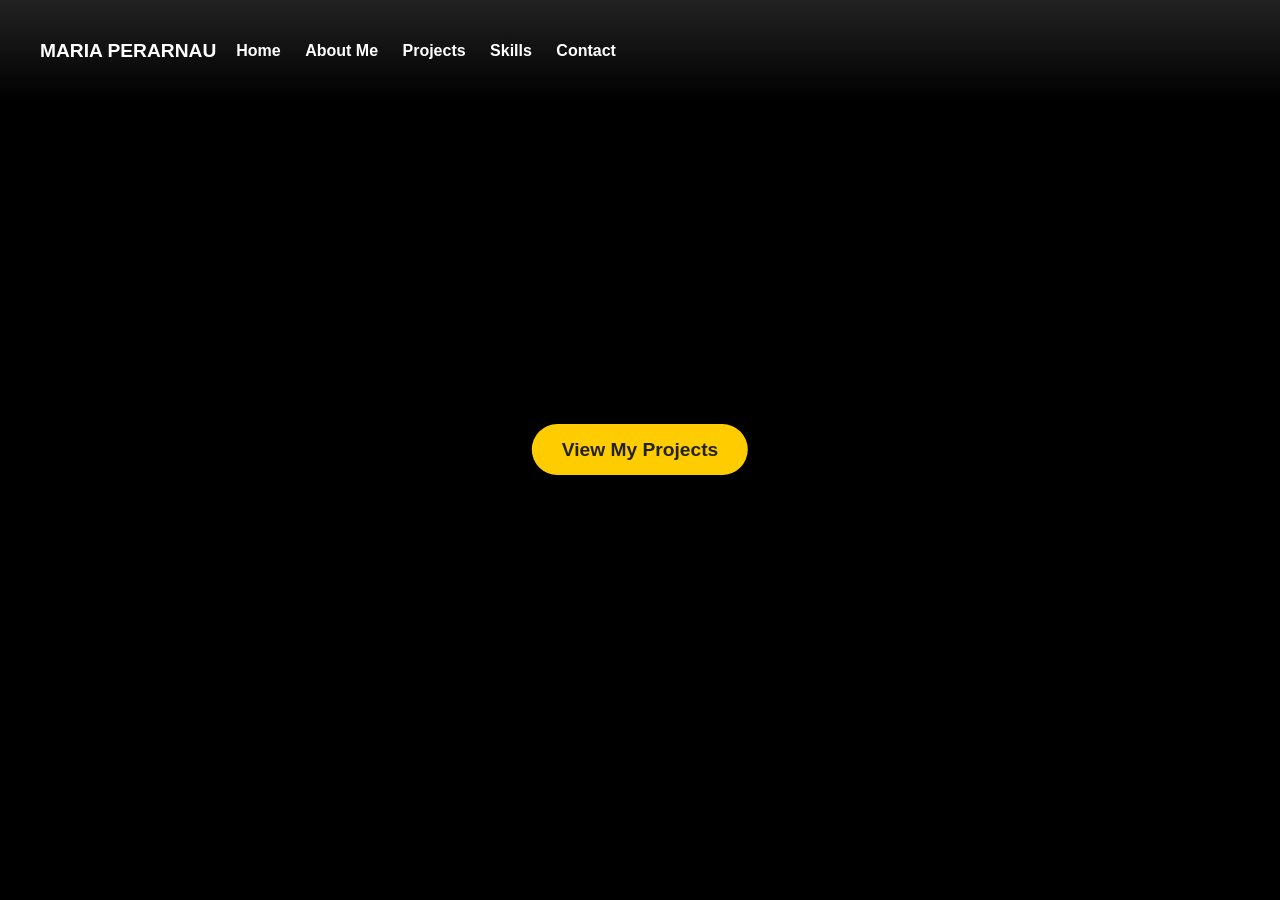
==== index.html @ 2e9c5879 "a" ====
<!DOCTYPE html>
<html lang="es">
<head>
  <meta charset="UTF-8" />
  <meta name="viewport" content="width=device-width, initial-scale=1" />
  <title>Maria Perarnau | Portfolio</title>
  <style>
    * {
      box-sizing: border-box;
      margin: 0;
      padding: 0;
      scroll-behavior: smooth;
    }

    body {
      font-family: Arial, sans-serif;
      background-color: #f5f5f5;
      color: #333;
      padding-bottom: 80px;
    }

    #header, #footer {
      position: relative;
      z-index: 3;
    }

    header {
      background: linear-gradient(to bottom, #222, rgba(34, 34, 34, 0));
      padding: 20px;
      display: flex;
      justify-content: space-between;
      align-items: center;
      position: relative;
      z-index: 5;
    }

    .name {
      color: white;
      font-weight: bold;
      font-size: 1.2rem;
    }

    nav a {
      color: white;
      text-decoration: none;
      margin-left: 20px;
      font-weight: bold;
    }

    nav a:hover {
      color: #ffcc00;
    }

    .video-container {
      position: fixed;
      top: 0;
      left: 0;
      width: 100vw;
      height: 100vh;
      overflow: hidden;
      z-index: 0;
      pointer-events: none;
    }

    .video-container video {
      position: absolute;
      top: 0;
      left: 0;
      width: 100%;
      height: 100%;
      object-fit: cover;
      filter: brightness(0.7);
      transition: opacity 1s ease-in-out;
      opacity: 0;
      background-color: black;
      pointer-events: none;
      z-index: 0;
    }

    .video-container video.active {
      opacity: 1;
      z-index: 2;
    }

    .video-overlay {
      position: fixed;
      top: 0;
      left: 0;
      width: 100vw;
      height: 100vh;
      background-color: rgba(0, 0, 0, 0.4);
      pointer-events: none;
      z-index: 1;
    }

    .center-button-container {
      position: fixed;
      top: 50%;
      left: 50%;
      transform: translate(-50%, -50%);
      z-index: 4;
      text-align: center;
      pointer-events: auto;
    }

    .center-button {
      background-color: #ffcc00;
      color: #222;
      font-weight: bold;
      font-size: 1.2rem;
      padding: 15px 30px;
      border: none;
      border-radius: 30px;
      text-decoration: none;
      transition: background-color 0.3s, transform 0.3s;
      box-shadow: 0 4px 10px rgba(0, 0, 0, 0.2);
    }

    .center-button:hover {
      background-color: #e6b800;
      transform: scale(1.05);
    }

    footer {
      background: linear-gradient(to top, #222, rgba(34, 34, 34, 0));
      color: white;
      padding: 20px;
      text-align: center;
      position: fixed;
      bottom: 0;
      left: 0;
      width: 100%;
      z-index: 3;
      box-sizing: border-box;
    }

    .footer-content {
      max-width: 1000px;
      margin: 0 auto;
    }

    .footer-content h3 {
      font-size: 1.5rem;
      margin-bottom: 20px;
      display: inline-block;
      padding-bottom: 5px;
    }

    .contact-info p {
      margin: 10px 0;
      display: flex;
      justify-content: center;
      align-items: center;
      gap: 10px;
    }

    .contact-icon {
      width: 20px;
      height: 20px;
    }

    .contact-info a {
      color: #ffcc00;
      text-decoration: none;
    }

    .contact-info a:hover {
      text-decoration: underline;
    }

    .social-links {
      margin: 20px 0;
    }

    .social-links a {
      margin: 0 10px;
      display: inline-block;
    }

    .social-icon-img {
      width: 30px;
      height: 30px;
      transition: transform 0.3s;
    }

    .social-icon-img:hover {
      transform: scale(1.2);
    }

    footer .copyright {
      font-size: 0.9rem;
      margin-top: 20px;
      color: #bbb;
    }
  </style>
</head>
<body>

  <div id="header"></div>

  <!-- Fondo de video con overlay -->
  <div class="video-container">
    <video id="videoA" autoplay muted playsinline></video>
    <video id="videoB" autoplay muted playsinline></video>
    <div class="video-overlay"></div>
  </div>

  <!-- Solo el botón centrado -->
  <div class="center-button-container">
    <a href="projects.html" class="center-button">View My Projects</a>
  </div>

  </div>
    <p class="copyright">© 2025 Maria Perarnau</p>
  </div>
  
  <!-- Scripts -->
  <script>
    // Cargar header
    fetch('header.html')
      .then(response => response.text())
      .then(data => {
        document.getElementById('header').innerHTML = data;
      });

    // Cargar footer
    fetch('footer.html')
      .then(response => response.text())
      .then(data => {
        document.getElementById('footer').innerHTML = data;
      });

    // Crossfade entre videos
    const videos = ['video1.mp4', 'video2.mp4', 'video3.mp4', 'video4.mp4'];
    let currentIndex = 0;

    const videoA = document.getElementById('videoA');
    const videoB = document.getElementById('videoB');
    let currentVideo = videoA;
    let nextVideo = videoB;

    function crossfadeVideos() {
      const nextIndex = (currentIndex + 1) % videos.length;

      nextVideo.src = videos[nextIndex];
      nextVideo.load();
      nextVideo.currentTime = 0;
      nextVideo.play();

      nextVideo.classList.add('active');
      currentVideo.classList.remove('active');

      [currentVideo, nextVideo] = [nextVideo, currentVideo];
      currentIndex = nextIndex;

      scheduleCrossfade();
    }

    function scheduleCrossfade() {
      const duration = currentVideo.duration;
      if (!isNaN(duration)) {
        const startFade = duration - 2;
        currentVideo.removeEventListener('timeupdate', handleFadeStart);
        currentVideo.addEventListener('timeupdate', handleFadeStart);

        function handleFadeStart() {
          if (currentVideo.currentTime >= startFade) {
            currentVideo.removeEventListener('timeupdate', handleFadeStart);
            crossfadeVideos();
          }
        }
      } else {
        setTimeout(scheduleCrossfade, 200);
      }
    }

    function startPlaylist() {
      currentVideo.src = videos[currentIndex];
      currentVideo.classList.add('active');
      currentVideo.play();

      currentVideo.onloadedmetadata = () => {
        scheduleCrossfade();
      };
    }

    startPlaylist();
  </script>
</body>
</html>
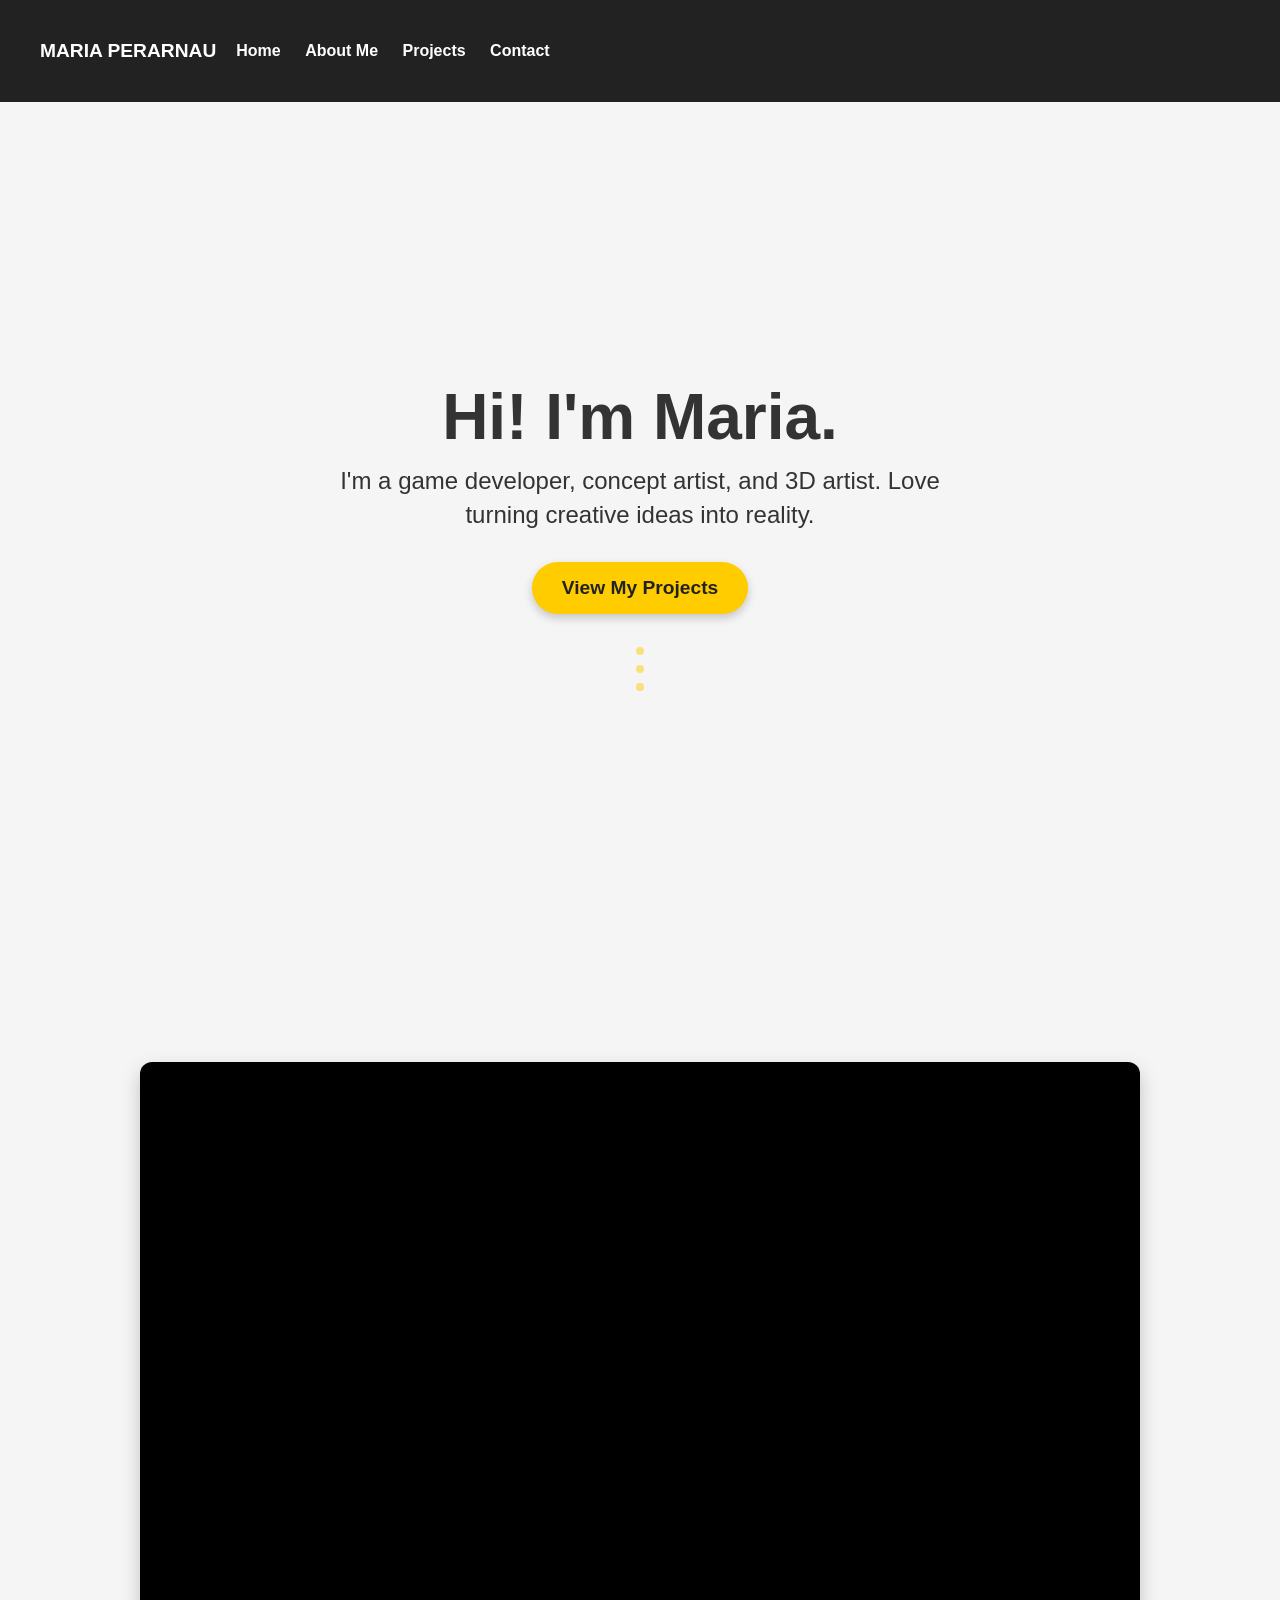
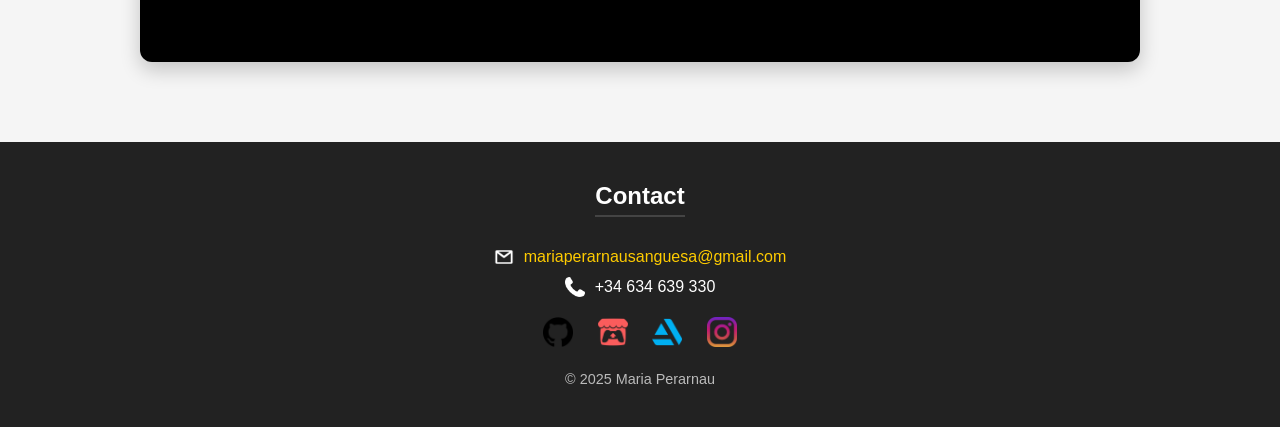
==== commit 65a91398: "Github.io page" ====
--- a/index.html
+++ b/index.html
@@ -16,22 +16,27 @@
       font-family: Arial, sans-serif;
       background-color: #f5f5f5;
       color: #333;
-      padding-bottom: 80px;
+      display: flex;
+      flex-direction: column;
+      align-items: center;
+      min-height: 100vh;
+      position: relative; /* para contener fondo animado si es necesario */
+      overflow-x: hidden;
     }
 
     #header, #footer {
       position: relative;
       z-index: 3;
+      width: 100%;
     }
 
     header {
-      background: linear-gradient(to bottom, #222, rgba(34, 34, 34, 0));
+      background-color: #222;
+      color: white;
       padding: 20px;
       display: flex;
       justify-content: space-between;
       align-items: center;
-      position: relative;
-      z-index: 5;
     }
 
     .name {
@@ -51,18 +56,121 @@
       color: #ffcc00;
     }
 
-    .video-container {
-      position: fixed;
-      top: 0;
-      left: 0;
-      width: 100vw;
-      height: 100vh;
+    /* Sección intro que ocupa toda la pantalla y centra contenido */
+    .intro-section {
+      min-height: 100vh; /* toda la altura de la ventana */
+      display: flex;
+      flex-direction: column;
+      justify-content: center; /* centra verticalmente */
+      align-items: center;     /* centra horizontalmente */
+      text-align: center;
+      padding: 0 20px;
+      background-color: #f5f5f5;
+      position: relative;
+      z-index: 2;
+    }
+
+    .center-intro h1 {
+      font-size: 4rem;
+      margin-bottom: 10px;
+      font-weight: bold;
+    }
+
+    .center-intro p {
+      font-size: 1.5rem;
+      max-width: 600px;
+      margin: 0 auto 30px auto;
+      line-height: 1.4;
+    }
+
+    .center-button {
+      background-color: #ffcc00;
+      color: #222;
+      font-weight: bold;
+      font-size: 1.2rem;
+      padding: 15px 30px;
+      border: none;
+      border-radius: 30px;
+      text-decoration: none;
+      transition: background-color 0.3s, transform 0.3s, box-shadow 0.3s;
+      box-shadow: 0 4px 10px rgba(0, 0, 0, 0.2);
+      display: inline-block;
+      cursor: pointer;
+      z-index: 2;
+      position: relative;
+    }
+
+    .center-button:hover {
+      background-color: #e6b800;
+      transform: scale(1.05);
+      box-shadow: 0 6px 20px rgba(0, 0, 0, 0.3);
+    }
+
+    /* Indicador de scroll */
+    .scroll-indicator {
+      margin: 30px auto;
+      display: flex;
+      flex-direction: column;
+      align-items: center;
+      gap: 10px;
+      user-select: none;
+      height: 50px;
+      justify-content: center;
+      position: relative;
+      z-index: 2;
+    }
+
+    .dot {
+      width: 8px;
+      height: 8px;
+      background-color: #ffcc00;
+      border-radius: 50%;
+      animation: fadeScale 1.8s infinite ease-in-out;
+      opacity: 0.5;
+      transform-origin: center;
+    }
+
+    .dot:nth-child(1) {
+      animation-delay: 0s;
+    }
+    .dot:nth-child(2) {
+      animation-delay: 0.3s;
+    }
+    .dot:nth-child(3) {
+      animation-delay: 0.6s;
+    }
+
+    @keyframes fadeScale {
+      0%, 80%, 100% {
+        opacity: 0.5;
+        transform: scale(1);
+      }
+      40% {
+        opacity: 1;
+        transform: scale(1.5);
+      }
+    }
+
+    /* Sección de videos, visible al hacer scroll */
+    .video-section {
+      margin: 60px auto 80px auto;
+      max-width: 1000px;
+      width: 90%;
+      position: relative;
+      z-index: 2;
+    }
+
+    .video-sequence-container {
+      position: relative;
+      width: 100%;
+      height: 600px; /* Ajusta el alto según tu preferencia */
       overflow: hidden;
-      z-index: 0;
-      pointer-events: none;
-    }
-
-    .video-container video {
+      border-radius: 12px;
+      box-shadow: 0 8px 20px rgba(0,0,0,0.2);
+      background-color: black;
+    }
+
+    .video-sequence-container video {
       position: absolute;
       top: 0;
       left: 0;
@@ -72,66 +180,22 @@
       filter: brightness(0.7);
       transition: opacity 1s ease-in-out;
       opacity: 0;
-      background-color: black;
-      pointer-events: none;
       z-index: 0;
     }
 
-    .video-container video.active {
+    .video-sequence-container video.active {
       opacity: 1;
-      z-index: 2;
-    }
-
-    .video-overlay {
-      position: fixed;
-      top: 0;
-      left: 0;
-      width: 100vw;
-      height: 100vh;
-      background-color: rgba(0, 0, 0, 0.4);
-      pointer-events: none;
       z-index: 1;
     }
 
-    .center-button-container {
-      position: fixed;
-      top: 50%;
-      left: 50%;
-      transform: translate(-50%, -50%);
-      z-index: 4;
+    footer {
+      background-color: #222;
+      color: white;
+      padding: 40px 20px;
       text-align: center;
-      pointer-events: auto;
-    }
-
-    .center-button {
-      background-color: #ffcc00;
-      color: #222;
-      font-weight: bold;
-      font-size: 1.2rem;
-      padding: 15px 30px;
-      border: none;
-      border-radius: 30px;
-      text-decoration: none;
-      transition: background-color 0.3s, transform 0.3s;
-      box-shadow: 0 4px 10px rgba(0, 0, 0, 0.2);
-    }
-
-    .center-button:hover {
-      background-color: #e6b800;
-      transform: scale(1.05);
-    }
-
-    footer {
-      background: linear-gradient(to top, #222, rgba(34, 34, 34, 0));
-      color: white;
-      padding: 20px;
-      text-align: center;
-      position: fixed;
-      bottom: 0;
-      left: 0;
+      z-index: 30;
+      position: relative;
       width: 100%;
-      z-index: 3;
-      box-sizing: border-box;
     }
 
     .footer-content {
@@ -142,6 +206,7 @@
     .footer-content h3 {
       font-size: 1.5rem;
       margin-bottom: 20px;
+      border-bottom: 2px solid #444;
       display: inline-block;
       padding-bottom: 5px;
     }
@@ -192,28 +257,91 @@
       margin-top: 20px;
       color: #bbb;
     }
+
+    /* Fondo animado de burbujas */
+    .background-bubbles {
+      position: fixed;
+      top: 0;
+      left: 0;
+      width: 100vw;
+      height: 100vh;
+      pointer-events: none; /* No interfieren con clicks */
+      overflow: hidden;
+      z-index: 0; /* Detrás de todo */
+      background: transparent;
+    }
+
+    .bubble {
+      position: absolute;
+      bottom: -40px; /* Empiezan justo fuera de la pantalla */
+      background-color: rgba(255, 204, 0, 0.3); /* amarillo suave */
+      border-radius: 50%;
+      width: var(--size);
+      height: var(--size);
+      left: var(--left);
+      animation: riseBubble 10s linear infinite;
+      animation-delay: var(--delay);
+      filter: drop-shadow(0 0 3px rgba(255,204,0,0.5));
+      z-index: 0;
+    }
+
+    @keyframes riseBubble {
+      0% {
+        transform: translateY(0) scale(1);
+        opacity: 0.4;
+      }
+      50% {
+        opacity: 0.7;
+      }
+      100% {
+        transform: translateY(-110vh) scale(1.3);
+        opacity: 0;
+      }
+    }
   </style>
 </head>
+
 <body>
-
   <div id="header"></div>
 
-  <!-- Fondo de video con overlay -->
-  <div class="video-container">
-    <video id="videoA" autoplay muted playsinline></video>
-    <video id="videoB" autoplay muted playsinline></video>
-    <div class="video-overlay"></div>
+  <!-- Fondo animado -->
+  <div class="background-bubbles">
+    <span class="bubble" style="--size: 20px; --left: 10%; --delay: 0s;"></span>
+    <span class="bubble" style="--size: 15px; --left: 25%; --delay: 2s;"></span>
+    <span class="bubble" style="--size: 25px; --left: 40%; --delay: 4s;"></span>
+    <span class="bubble" style="--size: 18px; --left: 60%; --delay: 1s;"></span>
+    <span class="bubble" style="--size: 22px; --left: 75%; --delay: 3s;"></span>
+    <span class="bubble" style="--size: 12px; --left: 85%; --delay: 5s;"></span>
   </div>
 
-  <!-- Solo el botón centrado -->
-  <div class="center-button-container">
+  <!-- Sección intro con botón centrado -->
+  <section class="intro-section">
+    <div class="center-intro">
+      <h1>Hi! I'm Maria.</h1>
+      <p>
+        I'm a game developer, concept artist, and 3D artist. Love turning creative ideas into reality.
+      </p>
+    </div>
     <a href="projects.html" class="center-button">View My Projects</a>
-  </div>
-
-  </div>
-    <p class="copyright">© 2025 Maria Perarnau</p>
-  </div>
-  
+
+    <!-- Indicador de scroll -->
+    <div class="scroll-indicator">
+      <span class="dot"></span>
+      <span class="dot"></span>
+      <span class="dot"></span>
+    </div>
+  </section>
+
+  <!-- Sección de videos, solo visible al hacer scroll -->
+  <section class="video-section">
+    <div class="video-sequence-container">
+      <video id="videoA" autoplay muted playsinline></video>
+      <video id="videoB" autoplay muted playsinline></video>
+    </div>
+  </section>
+
+  <div id="footer"></div>
+
   <!-- Scripts -->
   <script>
     // Cargar header
@@ -231,7 +359,14 @@
       });
 
     // Crossfade entre videos
-    const videos = ['video1.mp4', 'video2.mp4', 'video3.mp4', 'video4.mp4'];
+    const videos = [
+      'Assets/Videos/video1.mp4',
+      'Assets/Videos/video2.mp4',
+      'Assets/Videos/video3.mp4',
+      'Assets/Videos/video4.mp4',
+      'Assets/Videos/video5.mp4',
+      'Assets/Videos/video6.mp4'
+    ];
     let currentIndex = 0;
 
     const videoA = document.getElementById('videoA');
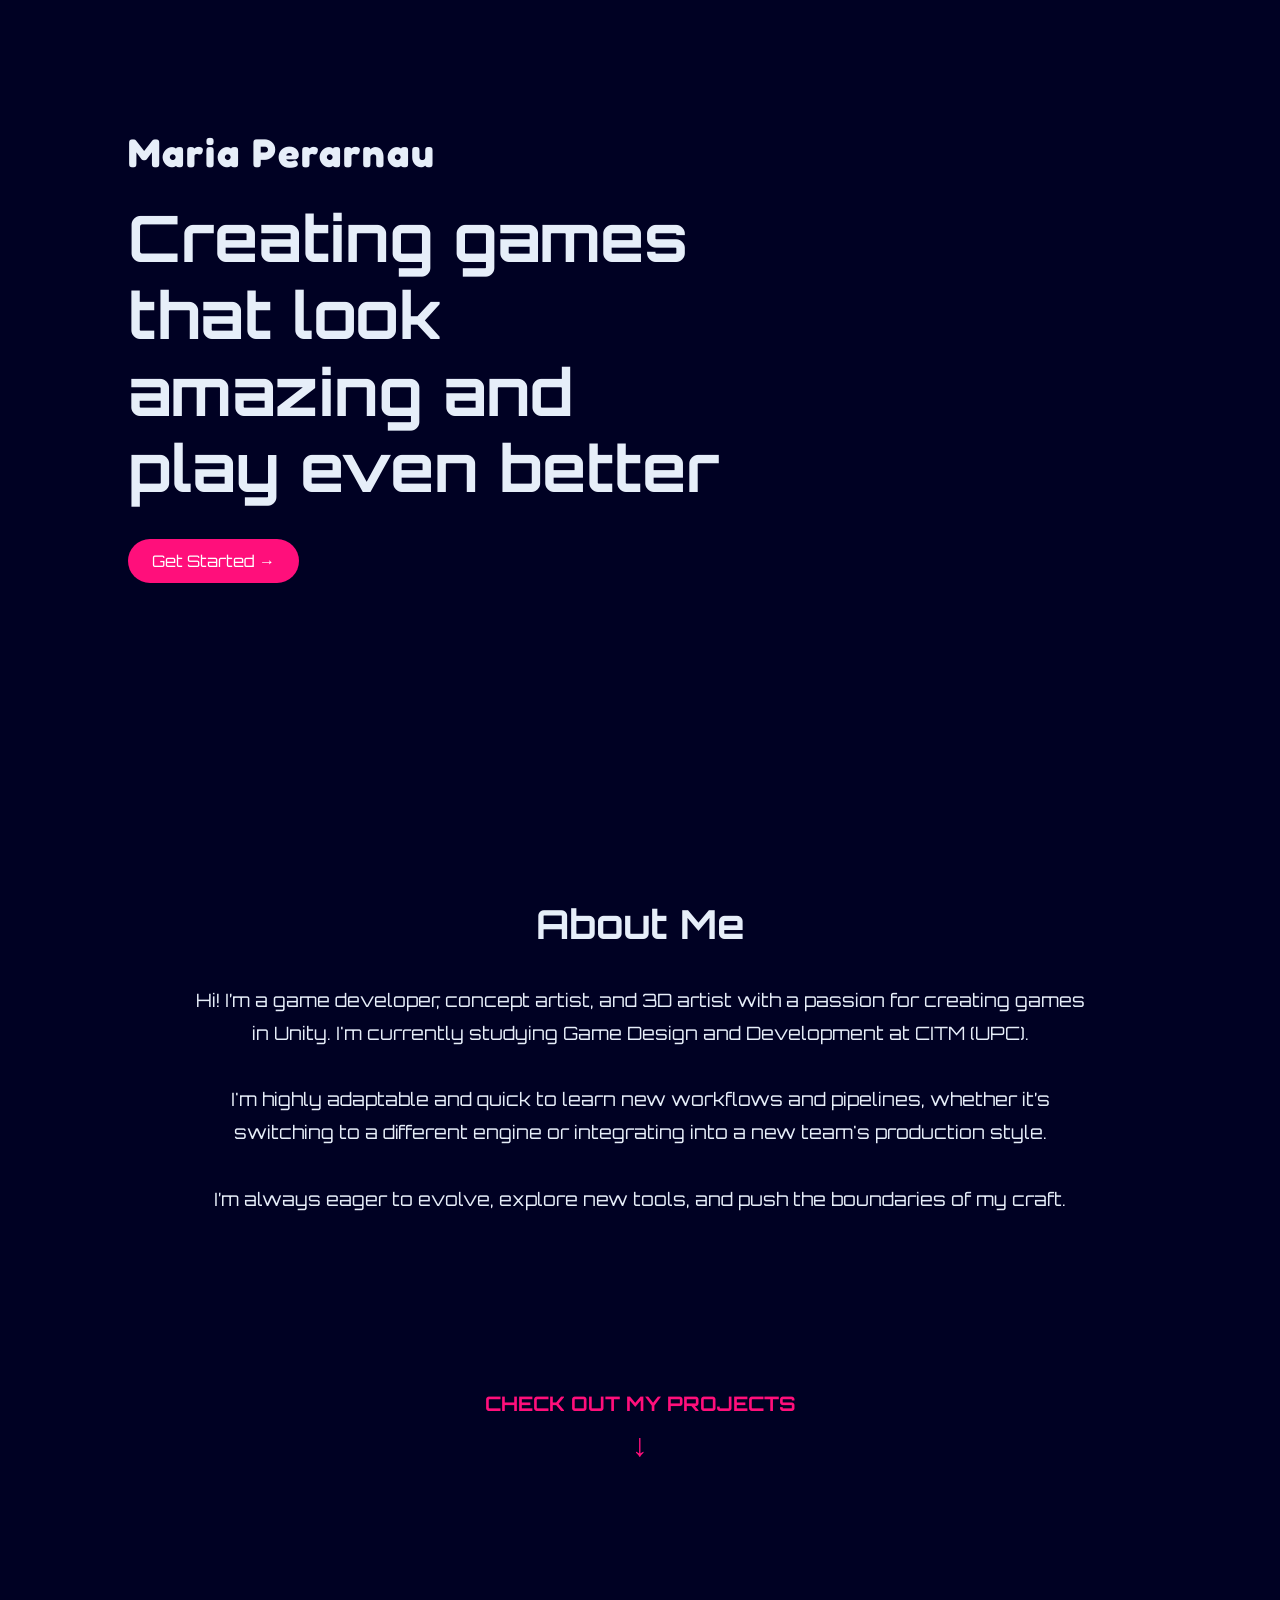
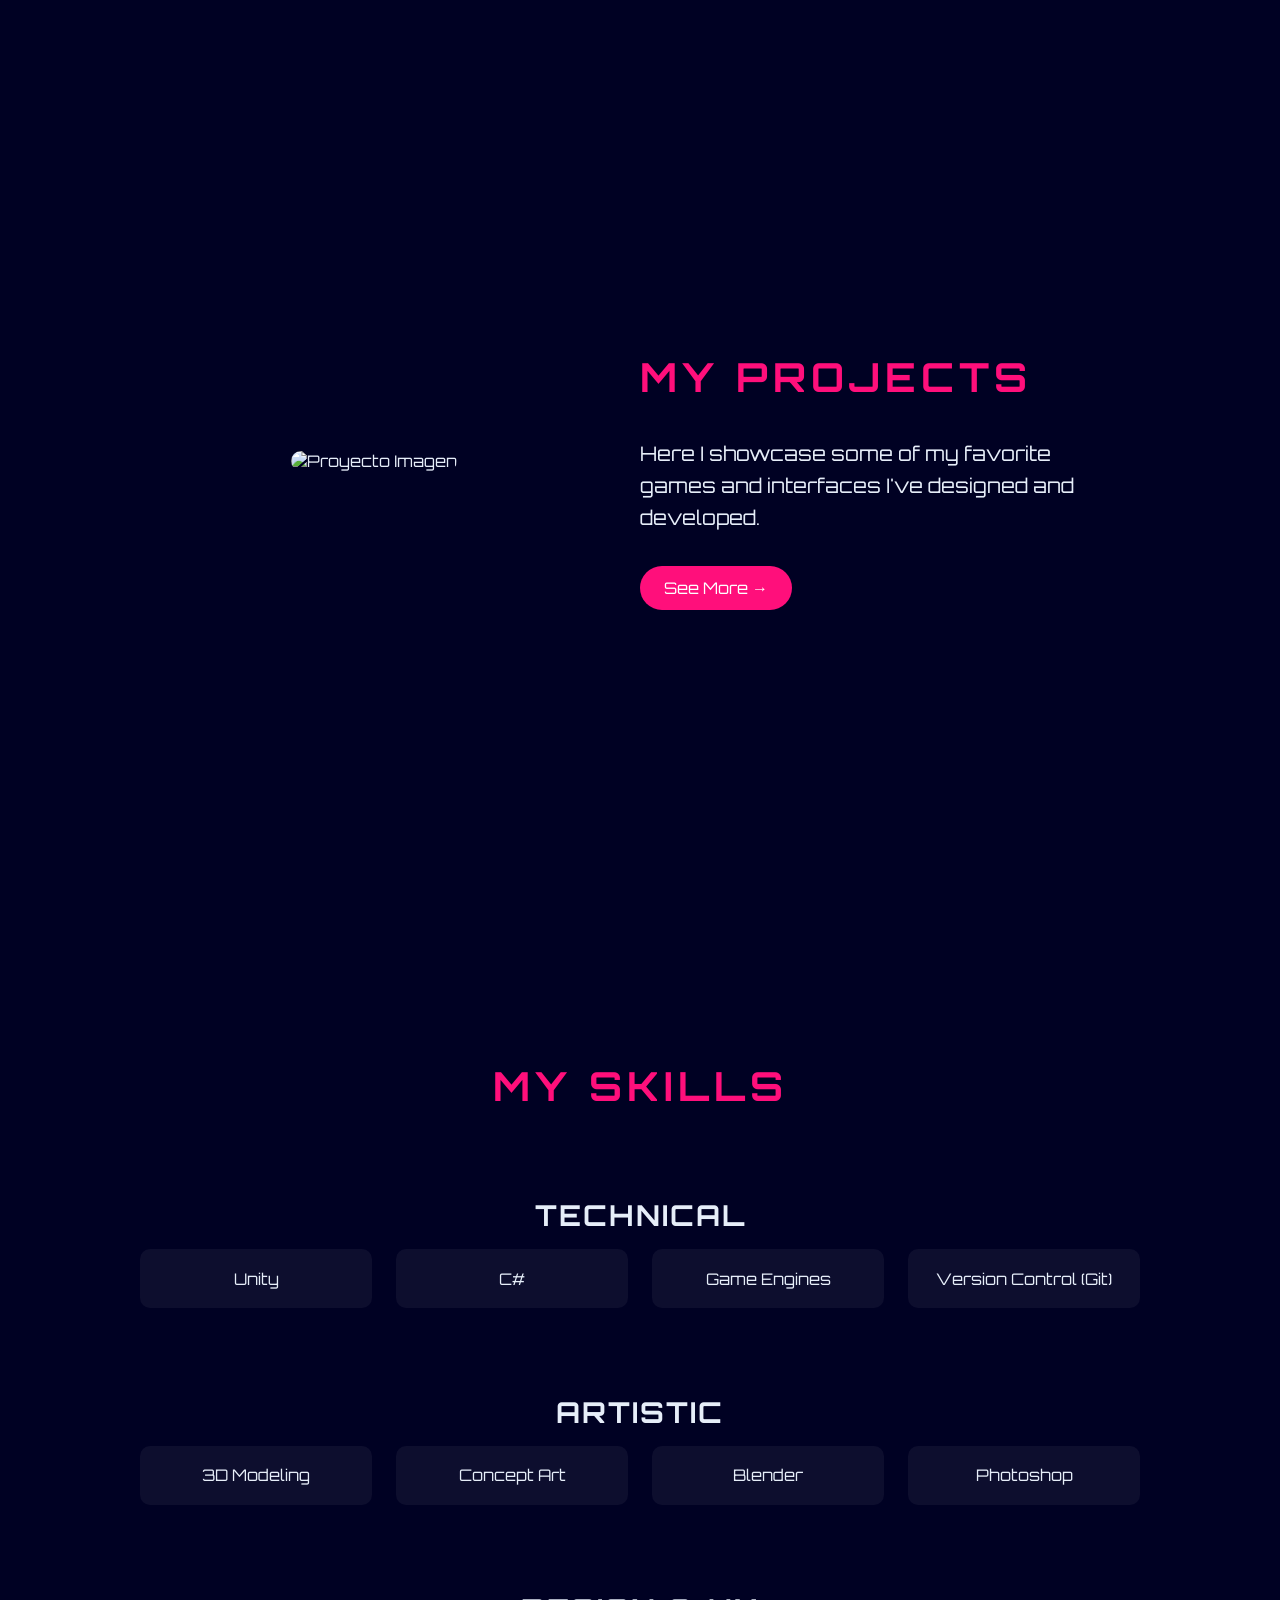
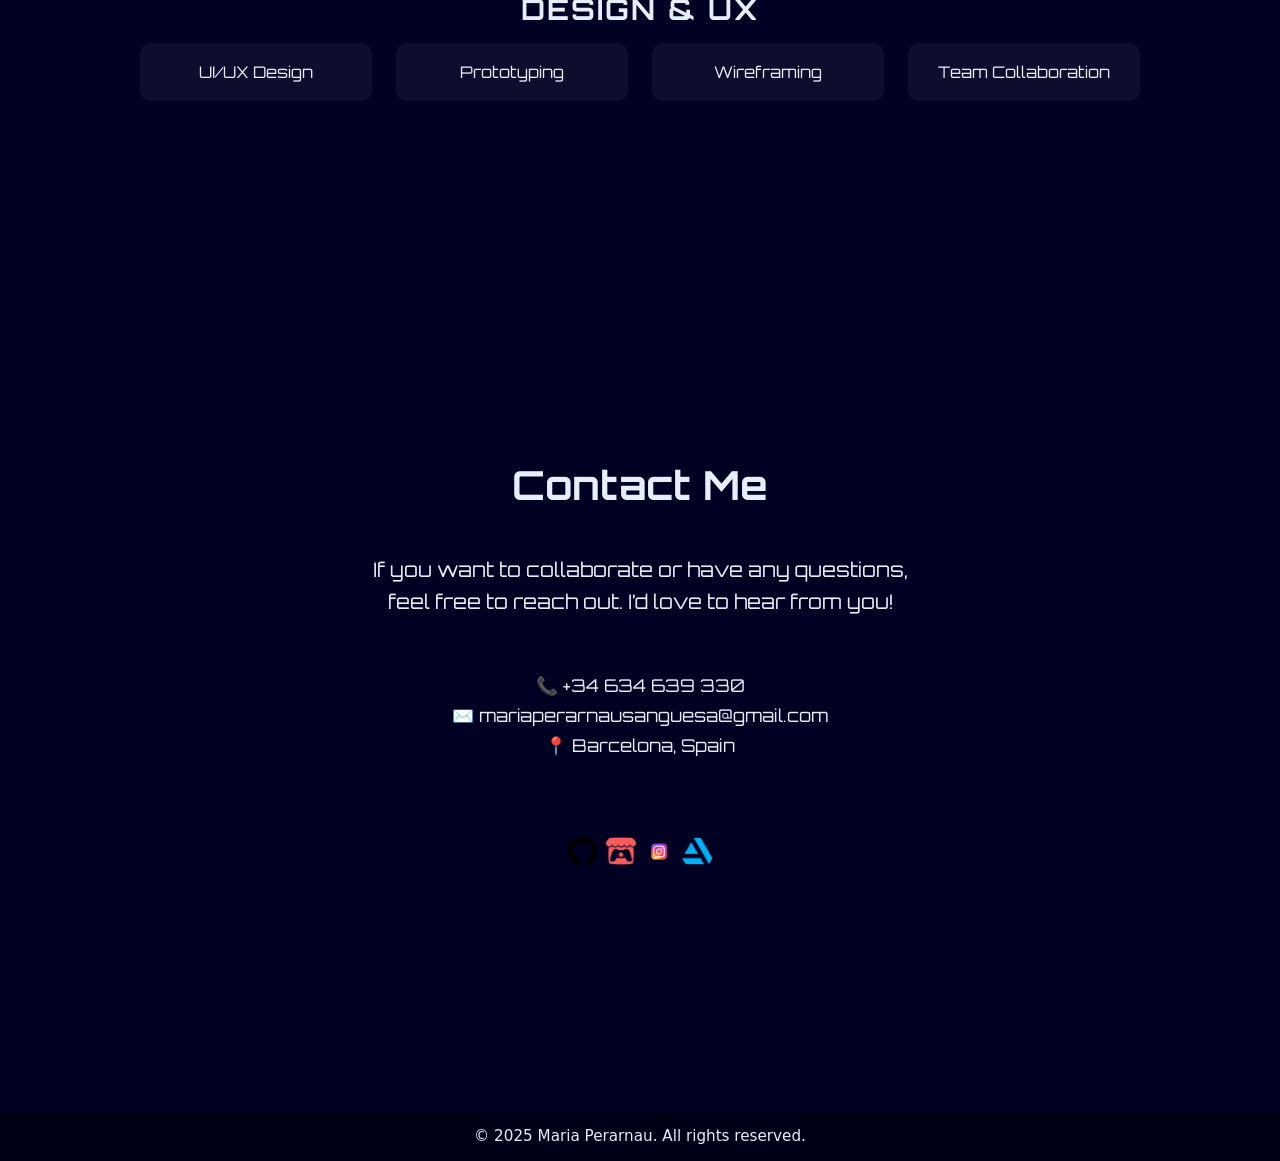
==== commit 91712177: "new github.io first commit" ====
--- a/index.html
+++ b/index.html
@@ -1,425 +1,235 @@
-<!DOCTYPE html>
+<!doctype html>
 <html lang="es">
 <head>
-  <meta charset="UTF-8" />
-  <meta name="viewport" content="width=device-width, initial-scale=1" />
+  <meta charset="utf-8" />
+  <meta name="viewport" content="width=device-width,initial-scale=1" />
   <title>Maria Perarnau | Portfolio</title>
+
+  <!-- Google Fonts -->
+  <link href="https://fonts.googleapis.com/css2?family=Fredoka+One&family=Orbitron:wght@400;700&display=swap" rel="stylesheet">
+
   <style>
-    * {
-      box-sizing: border-box;
+    *, *::before, *::after { box-sizing: border-box; }
+
+    :root {
+      --fondo: #000123;
+      --texto: #e6eef9;
+      --footer-bg: rgba(0,0,0,0.35);
+      --btn-bg: #ff0f7b;
+      --btn-text: #ffffff;
+      --highlight: #ff0f7b;
+    }
+
+    html { scroll-behavior: smooth; }
+
+    body {
+      height: 100%;
       margin: 0;
-      padding: 0;
-      scroll-behavior: smooth;
-    }
-
-    body {
-      font-family: Arial, sans-serif;
-      background-color: #f5f5f5;
-      color: #333;
+      font-family: 'Orbitron', sans-serif;
+      background: var(--fondo);
+      color: var(--texto);
+      -webkit-font-smoothing: antialiased;
+      -moz-osx-font-smoothing: grayscale;
+      overflow-x: hidden;
+    }
+
+    .wrap { min-height: 100%; display: flex; flex-direction: column; }
+
+    /* HERO */
+    main {
+      flex: 1 0 auto;
       display: flex;
-      flex-direction: column;
-      align-items: center;
-      min-height: 100vh;
-      position: relative; /* para contener fondo animado si es necesario */
-      overflow-x: hidden;
-    }
-
-    #header, #footer {
+      align-items: flex-start;
+      justify-content: flex-start;
+      text-align: left;
+      padding: 10% 10%;
+      background-image: url('fondo.jpg');
+      background-size: cover;
+      background-position: center;
+      background-repeat: no-repeat;
+    }
+
+    .hero-text { max-width: 600px; }
+    .hero-text h1 { font-family: 'Fredoka One', cursive; font-size: 2.5rem; margin: 0 0 1.5rem 0; letter-spacing: 2px; }
+    .hero-text h2 { font-family: 'Orbitron', sans-serif; font-size: 4rem; margin: 0 0 2rem 0; line-height: 1.2; word-wrap: break-word; }
+    .hero-text .btn { display: inline-flex; align-items: center; gap: 0.5rem; padding: 0.75rem 1.5rem; font-size: 1rem; font-family: 'Orbitron', sans-serif; background-color: var(--btn-bg); color: var(--btn-text); border: none; border-radius: 50px; cursor: pointer; text-decoration: none; transition: background 0.3s; }
+    .hero-text .btn:hover { background-color: #e00d6c; }
+
+    /* ABOUT */
+    .about { display: flex; flex-direction: column; justify-content: center; align-items: center; text-align: center; height: 100vh; padding: 2rem 10%; max-width: 3000px; margin: 0 auto; }
+    .about h3 { font-family: 'Orbitron', cursive; font-size: 2.5rem; margin-bottom: 1rem; }
+    .about p { font-family: 'Orbitron', sans-serif; font-size: 1.15rem; line-height: 1.8; color: var(--texto); margin-bottom: 1rem; max-width: 900px; }
+    .about .projects { font-family: 'Orbitron', sans-serif; font-size: 1.25rem; color: var(--highlight); text-decoration: none; font-weight: bold; display: flex; flex-direction: column; align-items: center; margin-top: 10rem; }
+    .about .projects::after { content: '↓'; margin-top: 0.5rem; font-size: 2rem; }
+
+    /* PROJECTS */
+    .projects-section { display: flex; justify-content: center; align-items: center; height: 100vh; width: 100%; padding: 2rem; margin-top: 0; }
+    .projects-container { display: flex; width: 100%; max-width: 1000px; }
+    .projects-left, .projects-right { flex: 1; display: flex; justify-content: center; align-items: center; }
+    .projects-left img { max-width: 90%; max-height: 90%; object-fit: cover; border-radius: 10px; }
+    .projects-right { display: flex; flex-direction: column; justify-content: center; text-align: left; padding: 2rem; max-width: 600px; align-items: flex-start; }
+    .projects-right h3 { font-family: 'Orbitron', cursive; font-size: 2.5rem; margin-bottom: 1rem; letter-spacing: 5px; color: var(--highlight); }
+    .projects-right p { font-family: 'Orbitron', sans-serif; font-size: 1.25rem; line-height: 1.6; margin-bottom: 0; }
+    .projects-right .btn { display: inline-flex; align-items: center; gap: 0.5rem; padding: 0.75rem 1.5rem; font-size: 1rem; font-family: 'Orbitron', sans-serif; background-color: var(--btn-bg); color: var(--btn-text); border: none; border-radius: 50px; cursor: pointer; text-decoration: none; transition: background 0.3s; margin-top: 2rem; }
+    .projects-right .btn:hover { background-color: #e00d6c; }
+
+    /* SKILLS */
+    .skills-section { display: flex; flex-direction: column; align-items: center; justify-content: center; text-align: center; min-height: 100vh; padding: 4rem 10%; }
+    .skills-section h3 { font-family: 'Orbitron', cursive; font-size: 2.5rem; margin-bottom: 3rem; color: var(--highlight); letter-spacing: 5px; }
+    .skills-categories { display: flex; flex-direction: column; gap: 3rem; max-width: 1000px; width: 100%; }
+    .skills-group h4 { font-size: 1.8rem; color: var(--texto); margin-bottom: 1rem; text-transform: uppercase; letter-spacing: 2px; }
+    .skills-grid { display: grid; grid-template-columns: repeat(auto-fit, minmax(150px, 1fr)); gap: 1.5rem; }
+    .skill-box { background: rgba(255,255,255,0.05); padding: 1.2rem; border-radius: 10px; font-size: 1rem; font-family: 'Orbitron', sans-serif; text-align: center; }
+
+    /* CONTACT */
+    .contact-section {
+      height: 100vh;
+      width: 100%;
       position: relative;
-      z-index: 3;
-      width: 100%;
-    }
-
-    header {
-      background-color: #222;
-      color: white;
-      padding: 20px;
-      display: flex;
-      justify-content: space-between;
-      align-items: center;
-    }
-
-    .name {
-      color: white;
-      font-weight: bold;
-      font-size: 1.2rem;
-    }
-
-    nav a {
-      color: white;
-      text-decoration: none;
-      margin-left: 20px;
-      font-weight: bold;
-    }
-
-    nav a:hover {
-      color: #ffcc00;
-    }
-
-    /* Sección intro que ocupa toda la pantalla y centra contenido */
-    .intro-section {
-      min-height: 100vh; /* toda la altura de la ventana */
-      display: flex;
-      flex-direction: column;
-      justify-content: center; /* centra verticalmente */
-      align-items: center;     /* centra horizontalmente */
-      text-align: center;
-      padding: 0 20px;
-      background-color: #f5f5f5;
-      position: relative;
-      z-index: 2;
-    }
-
-    .center-intro h1 {
-      font-size: 4rem;
-      margin-bottom: 10px;
-      font-weight: bold;
-    }
-
-    .center-intro p {
-      font-size: 1.5rem;
-      max-width: 600px;
-      margin: 0 auto 30px auto;
-      line-height: 1.4;
-    }
-
-    .center-button {
-      background-color: #ffcc00;
-      color: #222;
-      font-weight: bold;
-      font-size: 1.2rem;
-      padding: 15px 30px;
-      border: none;
-      border-radius: 30px;
-      text-decoration: none;
-      transition: background-color 0.3s, transform 0.3s, box-shadow 0.3s;
-      box-shadow: 0 4px 10px rgba(0, 0, 0, 0.2);
-      display: inline-block;
-      cursor: pointer;
-      z-index: 2;
-      position: relative;
-    }
-
-    .center-button:hover {
-      background-color: #e6b800;
-      transform: scale(1.05);
-      box-shadow: 0 6px 20px rgba(0, 0, 0, 0.3);
-    }
-
-    /* Indicador de scroll */
-    .scroll-indicator {
-      margin: 30px auto;
-      display: flex;
-      flex-direction: column;
-      align-items: center;
-      gap: 10px;
-      user-select: none;
-      height: 50px;
-      justify-content: center;
-      position: relative;
-      z-index: 2;
-    }
-
-    .dot {
-      width: 8px;
-      height: 8px;
-      background-color: #ffcc00;
-      border-radius: 50%;
-      animation: fadeScale 1.8s infinite ease-in-out;
-      opacity: 0.5;
-      transform-origin: center;
-    }
-
-    .dot:nth-child(1) {
-      animation-delay: 0s;
-    }
-    .dot:nth-child(2) {
-      animation-delay: 0.3s;
-    }
-    .dot:nth-child(3) {
-      animation-delay: 0.6s;
-    }
-
-    @keyframes fadeScale {
-      0%, 80%, 100% {
-        opacity: 0.5;
-        transform: scale(1);
-      }
-      40% {
-        opacity: 1;
-        transform: scale(1.5);
-      }
-    }
-
-    /* Sección de videos, visible al hacer scroll */
-    .video-section {
-      margin: 60px auto 80px auto;
-      max-width: 1000px;
-      width: 90%;
-      position: relative;
-      z-index: 2;
-    }
-
-    .video-sequence-container {
-      position: relative;
-      width: 100%;
-      height: 600px; /* Ajusta el alto según tu preferencia */
-      overflow: hidden;
-      border-radius: 12px;
-      box-shadow: 0 8px 20px rgba(0,0,0,0.2);
-      background-color: black;
-    }
-
-    .video-sequence-container video {
-      position: absolute;
-      top: 0;
-      left: 0;
-      width: 100%;
-      height: 100%;
-      object-fit: cover;
-      filter: brightness(0.7);
-      transition: opacity 1s ease-in-out;
-      opacity: 0;
-      z-index: 0;
-    }
-
-    .video-sequence-container video.active {
-      opacity: 1;
-      z-index: 1;
-    }
-
-    footer {
-      background-color: #222;
-      color: white;
-      padding: 40px 20px;
-      text-align: center;
-      z-index: 30;
-      position: relative;
-      width: 100%;
-    }
-
-    .footer-content {
-      max-width: 1000px;
-      margin: 0 auto;
-    }
-
-    .footer-content h3 {
-      font-size: 1.5rem;
-      margin-bottom: 20px;
-      border-bottom: 2px solid #444;
-      display: inline-block;
-      padding-bottom: 5px;
-    }
-
-    .contact-info p {
-      margin: 10px 0;
       display: flex;
       justify-content: center;
       align-items: center;
-      gap: 10px;
-    }
-
-    .contact-icon {
-      width: 20px;
-      height: 20px;
-    }
-
-    .contact-info a {
-      color: #ffcc00;
-      text-decoration: none;
-    }
-
-    .contact-info a:hover {
-      text-decoration: underline;
-    }
-
-    .social-links {
-      margin: 20px 0;
-    }
-
-    .social-links a {
-      margin: 0 10px;
-      display: inline-block;
-    }
-
-    .social-icon-img {
-      width: 30px;
-      height: 30px;
-      transition: transform 0.3s;
-    }
-
-    .social-icon-img:hover {
-      transform: scale(1.2);
-    }
-
-    footer .copyright {
-      font-size: 0.9rem;
-      margin-top: 20px;
-      color: #bbb;
-    }
-
-    /* Fondo animado de burbujas */
-    .background-bubbles {
-      position: fixed;
-      top: 0;
-      left: 0;
-      width: 100vw;
-      height: 100vh;
-      pointer-events: none; /* No interfieren con clicks */
-      overflow: hidden;
-      z-index: 0; /* Detrás de todo */
-      background: transparent;
-    }
-
-    .bubble {
+      text-align: center;
+      color: var(--texto);
+      background-image: url('FinalBackgroundImage.jpg');
+      background-size: cover;
+      background-position: center;
+      background-repeat: no-repeat;
+    }
+    .contact-section::before {
+      content: "";
       position: absolute;
-      bottom: -40px; /* Empiezan justo fuera de la pantalla */
-      background-color: rgba(255, 204, 0, 0.3); /* amarillo suave */
-      border-radius: 50%;
-      width: var(--size);
-      height: var(--size);
-      left: var(--left);
-      animation: riseBubble 10s linear infinite;
-      animation-delay: var(--delay);
-      filter: drop-shadow(0 0 3px rgba(255,204,0,0.5));
-      z-index: 0;
-    }
-
-    @keyframes riseBubble {
-      0% {
-        transform: translateY(0) scale(1);
-        opacity: 0.4;
-      }
-      50% {
-        opacity: 0.7;
-      }
-      100% {
-        transform: translateY(-110vh) scale(1.3);
-        opacity: 0;
-      }
-    }
+      top:0;
+      left:0;
+      width:100%;
+      height:100%;
+      background: rgba(0,1,35,0.6);
+      z-index:1;
+    }
+    .contact-section div {
+      position: relative;
+      z-index:2;
+      max-width: 600px;
+      padding: 2rem;
+      display: flex;
+      flex-direction: column;
+      gap: 0.5rem;
+      align-items: center;
+    }
+    .contact-section h3 { font-family: 'Orbitron', cursive; font-size: 2.5rem; margin-bottom: 1rem; }
+    .contact-section p { font-family: 'Orbitron', sans-serif; font-size: 1.25rem; line-height: 1.6; margin-bottom: 1rem; }
+
+    .contact-info span { display: flex; align-items: center; gap: 0.5rem; font-size: 1.1rem; }
+    .social-links { display: flex !important; flex-direction: row  !important; gap: 3rem; justify-content: center; margin-top: 0.5rem; }
+    .social-links a img { width: 30px; height: 30px; object-fit: contain; transition: transform 0.3s; }
+    .social-links a img:hover { transform: scale(1.2); }
+
+    /* FOOTER */
+    footer { flex-shrink:0; padding:1rem 1.25rem; text-align:center; font-size:0.95rem; background: var(--footer-bg); color: var(--texto); font-family: system-ui, -apple-system, "Segoe UI", Roboto, "Helvetica Neue", Arial; }
+
   </style>
 </head>
-
 <body>
-  <div id="header"></div>
-
-  <!-- Fondo animado -->
-  <div class="background-bubbles">
-    <span class="bubble" style="--size: 20px; --left: 10%; --delay: 0s;"></span>
-    <span class="bubble" style="--size: 15px; --left: 25%; --delay: 2s;"></span>
-    <span class="bubble" style="--size: 25px; --left: 40%; --delay: 4s;"></span>
-    <span class="bubble" style="--size: 18px; --left: 60%; --delay: 1s;"></span>
-    <span class="bubble" style="--size: 22px; --left: 75%; --delay: 3s;"></span>
-    <span class="bubble" style="--size: 12px; --left: 85%; --delay: 5s;"></span>
+  <div class="wrap">
+    <main>
+      <div class="hero-text">
+        <h1>Maria Perarnau</h1>
+        <h2>Creating games that look amazing and play even better</h2>
+        <a href="#about" class="btn">Get Started →</a>
+      </div>
+    </main>
+
+    <section class="about" id="about">
+      <h3>About Me</h3>
+      <p>Hi! I’m a game developer, concept artist, and 3D artist with a passion for creating games in Unity. I'm currently studying Game Design and Development at CITM (UPC).
+        <br><br>
+        I'm highly adaptable and quick to learn new workflows and pipelines, whether it’s switching to a different engine or integrating into a new team's production style.
+        <br><br>
+        I’m always eager to evolve, explore new tools, and push the boundaries of my craft.</p>
+      <a href="#projects" class="projects">CHECK OUT MY PROJECTS</a>
+    </section>
+
+    <section class="projects-section" id="projects">
+      <div class="projects-container">
+        <div class="projects-left">
+          <img src="proyecto.jpg" alt="Proyecto Imagen">
+        </div>
+        <div class="projects-right">
+          <h3>MY PROJECTS</h3>
+          <p>Here I showcase some of my favorite games and interfaces I've designed and developed.</p>
+          <a href="#" class="btn">See More →</a>
+        </div>
+      </div>
+    </section>
+
+    <section class="skills-section" id="skills">
+      <h3>MY SKILLS</h3>
+      <div class="skills-categories">
+
+        <div class="skills-group">
+          <h4>Technical</h4>
+          <div class="skills-grid">
+            <div class="skill-box">Unity</div>
+            <div class="skill-box">C#</div>
+            <div class="skill-box">Game Engines</div>
+            <div class="skill-box">Version Control (Git)</div>
+          </div>
+        </div>
+
+        <div class="skills-group">
+          <h4>Artistic</h4>
+          <div class="skills-grid">
+            <div class="skill-box">3D Modeling</div>
+            <div class="skill-box">Concept Art</div>
+            <div class="skill-box">Blender</div>
+            <div class="skill-box">Photoshop</div>
+          </div>
+        </div>
+
+        <div class="skills-group">
+          <h4>Design & UX</h4>
+          <div class="skills-grid">
+            <div class="skill-box">UI/UX Design</div>
+            <div class="skill-box">Prototyping</div>
+            <div class="skill-box">Wireframing</div>
+            <div class="skill-box">Team Collaboration</div>
+          </div>
+        </div>
+
+      </div>
+    </section>
+
+    <section class="contact-section" id="contact">
+      <div>
+        <h3>Contact Me</h3>
+        <p>If you want to collaborate or have any questions, feel free to reach out. I’d love to hear from you!</p>
+
+        <div class="contact-info">
+          <span>📞 +34 634 639 330</span>
+          <span>✉️ mariaperarnausanguesa@gmail.com</span>
+          <span>📍 Barcelona, Spain</span>
+        </div>
+
+        <div class="social-links">
+          <a href="https://github.com/MariaPerarnau" target="_blank">
+            <img src="github.png" alt="GitHub">
+          </a>
+          <a href="https://mariaperarnau.itch.io/" target="_blank">
+            <img src="itchio.png" alt="Itchio">
+          </a>
+          <a href="https://www.instagram.com/soraliiaah" target="_blank">
+            <img src="instagram.png" alt="Instagram">
+          </a>
+          <a href="https://www.artstation.com/mariaperarnau" target="_blank">
+            <img src="artstation.png" alt="ArtStation">
+          </a>
+        </div>
+      </div>
+    </section>
+
+    <footer>
+      <span>© 2025 Maria Perarnau. All rights reserved.</span>
+    </footer>
   </div>
-
-  <!-- Sección intro con botón centrado -->
-  <section class="intro-section">
-    <div class="center-intro">
-      <h1>Hi! I'm Maria.</h1>
-      <p>
-        I'm a game developer, concept artist, and 3D artist. Love turning creative ideas into reality.
-      </p>
-    </div>
-    <a href="projects.html" class="center-button">View My Projects</a>
-
-    <!-- Indicador de scroll -->
-    <div class="scroll-indicator">
-      <span class="dot"></span>
-      <span class="dot"></span>
-      <span class="dot"></span>
-    </div>
-  </section>
-
-  <!-- Sección de videos, solo visible al hacer scroll -->
-  <section class="video-section">
-    <div class="video-sequence-container">
-      <video id="videoA" autoplay muted playsinline></video>
-      <video id="videoB" autoplay muted playsinline></video>
-    </div>
-  </section>
-
-  <div id="footer"></div>
-
-  <!-- Scripts -->
-  <script>
-    // Cargar header
-    fetch('header.html')
-      .then(response => response.text())
-      .then(data => {
-        document.getElementById('header').innerHTML = data;
-      });
-
-    // Cargar footer
-    fetch('footer.html')
-      .then(response => response.text())
-      .then(data => {
-        document.getElementById('footer').innerHTML = data;
-      });
-
-    // Crossfade entre videos
-    const videos = [
-      'Assets/Videos/video1.mp4',
-      'Assets/Videos/video2.mp4',
-      'Assets/Videos/video3.mp4',
-      'Assets/Videos/video4.mp4',
-      'Assets/Videos/video5.mp4',
-      'Assets/Videos/video6.mp4'
-    ];
-    let currentIndex = 0;
-
-    const videoA = document.getElementById('videoA');
-    const videoB = document.getElementById('videoB');
-    let currentVideo = videoA;
-    let nextVideo = videoB;
-
-    function crossfadeVideos() {
-      const nextIndex = (currentIndex + 1) % videos.length;
-
-      nextVideo.src = videos[nextIndex];
-      nextVideo.load();
-      nextVideo.currentTime = 0;
-      nextVideo.play();
-
-      nextVideo.classList.add('active');
-      currentVideo.classList.remove('active');
-
-      [currentVideo, nextVideo] = [nextVideo, currentVideo];
-      currentIndex = nextIndex;
-
-      scheduleCrossfade();
-    }
-
-    function scheduleCrossfade() {
-      const duration = currentVideo.duration;
-      if (!isNaN(duration)) {
-        const startFade = duration - 2;
-        currentVideo.removeEventListener('timeupdate', handleFadeStart);
-        currentVideo.addEventListener('timeupdate', handleFadeStart);
-
-        function handleFadeStart() {
-          if (currentVideo.currentTime >= startFade) {
-            currentVideo.removeEventListener('timeupdate', handleFadeStart);
-            crossfadeVideos();
-          }
-        }
-      } else {
-        setTimeout(scheduleCrossfade, 200);
-      }
-    }
-
-    function startPlaylist() {
-      currentVideo.src = videos[currentIndex];
-      currentVideo.classList.add('active');
-      currentVideo.play();
-
-      currentVideo.onloadedmetadata = () => {
-        scheduleCrossfade();
-      };
-    }
-
-    startPlaylist();
-  </script>
 </body>
 </html>
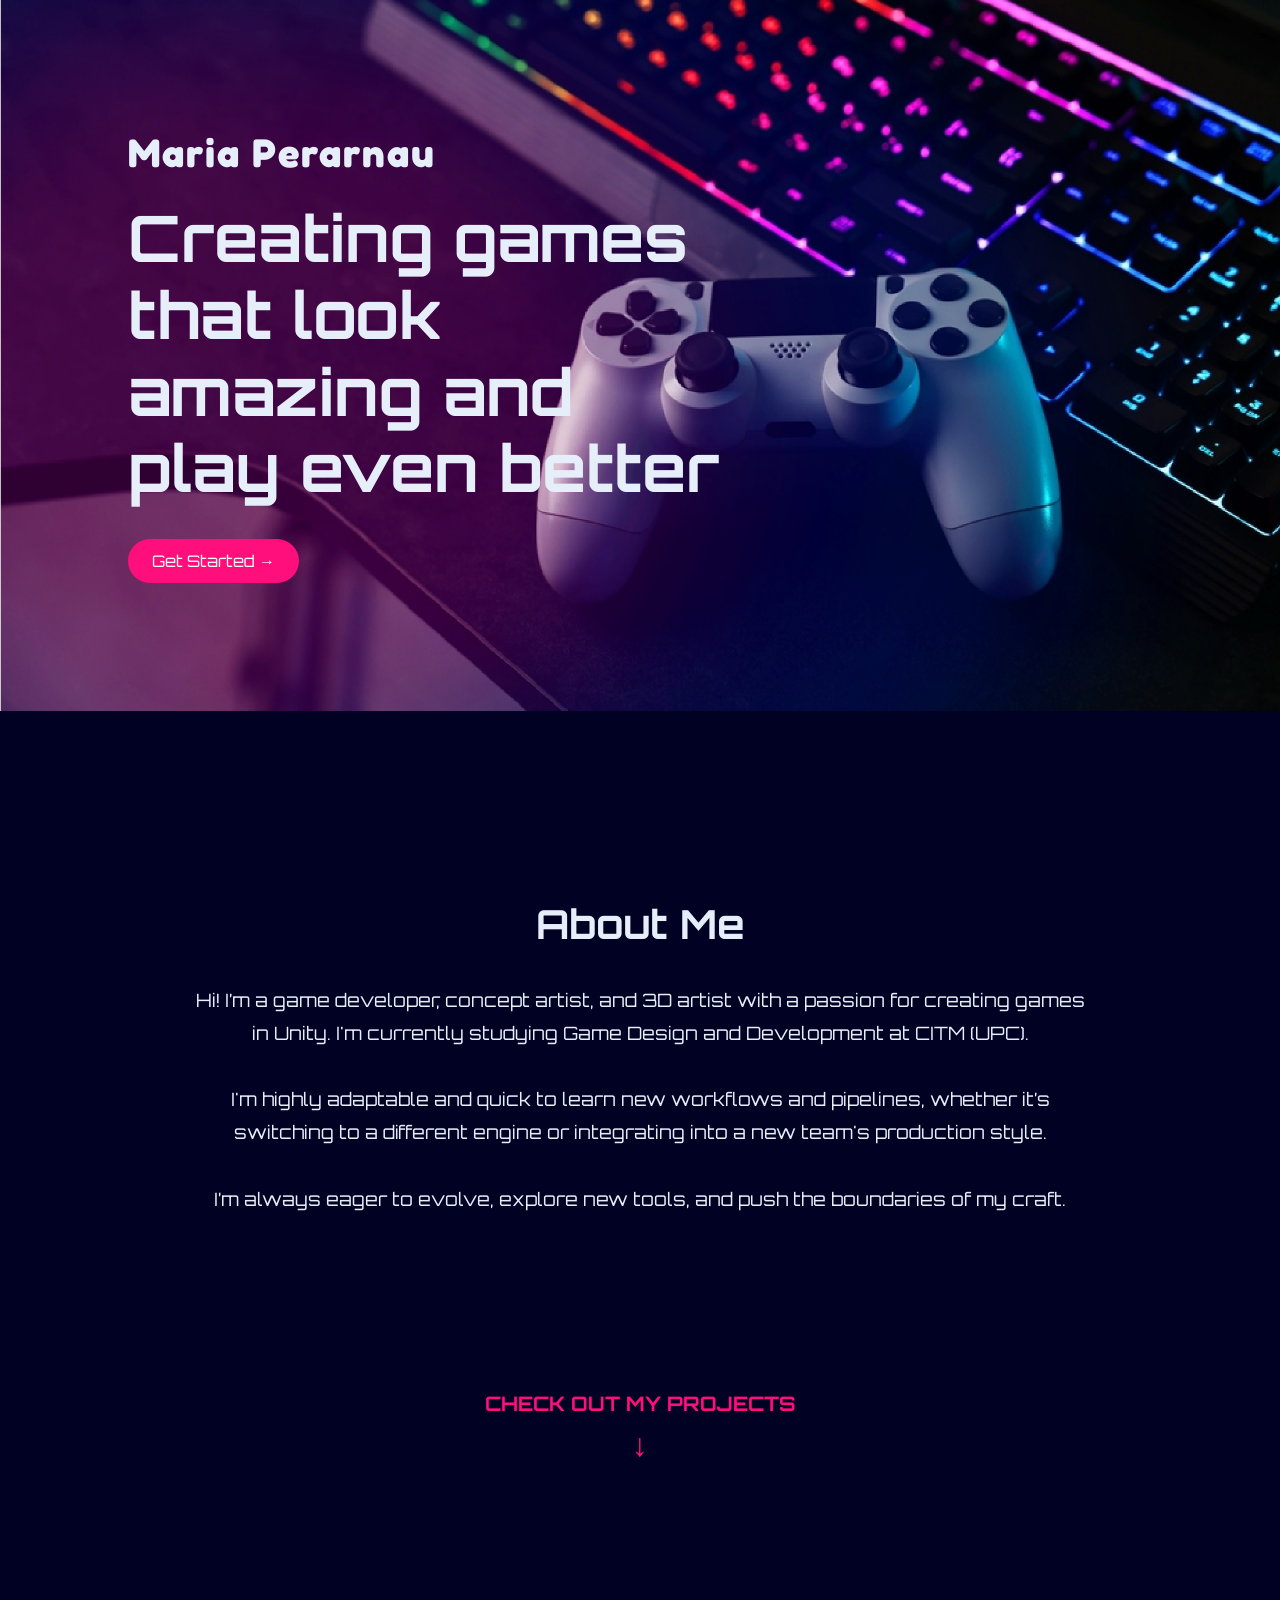
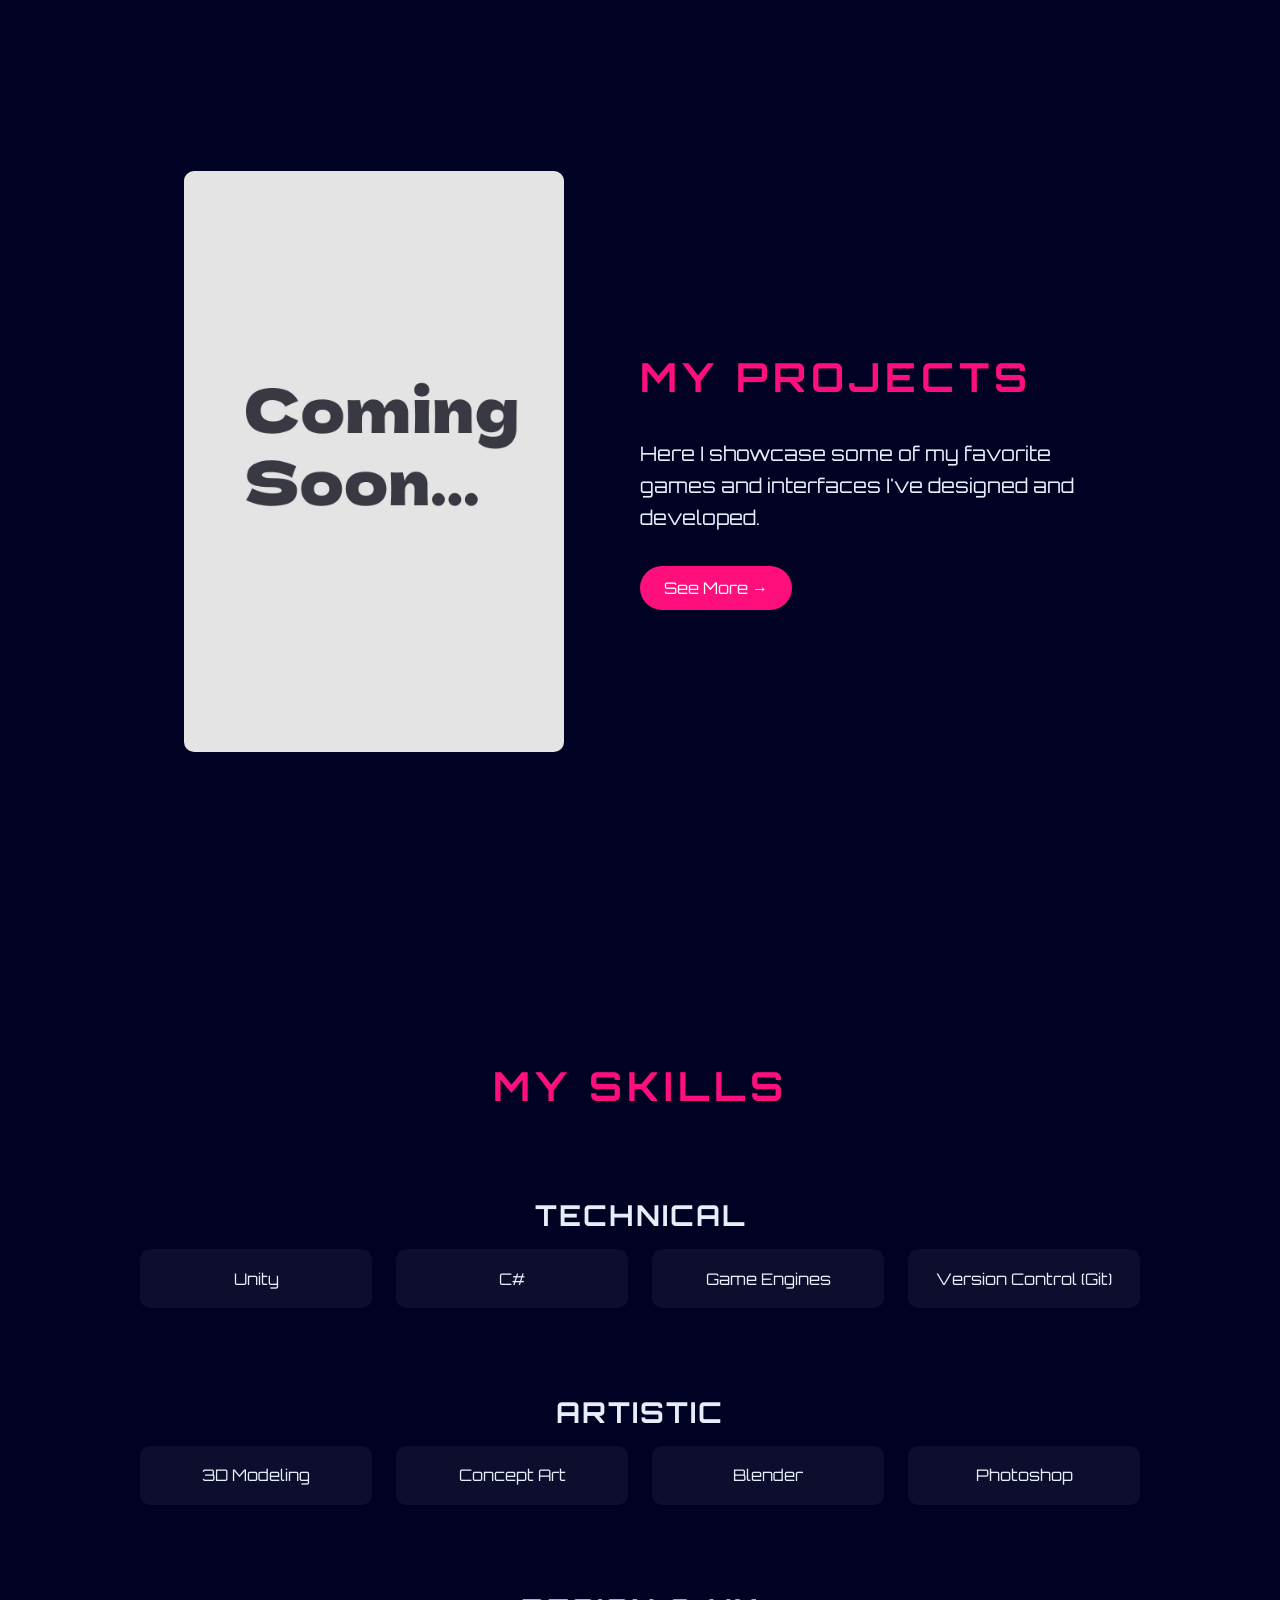
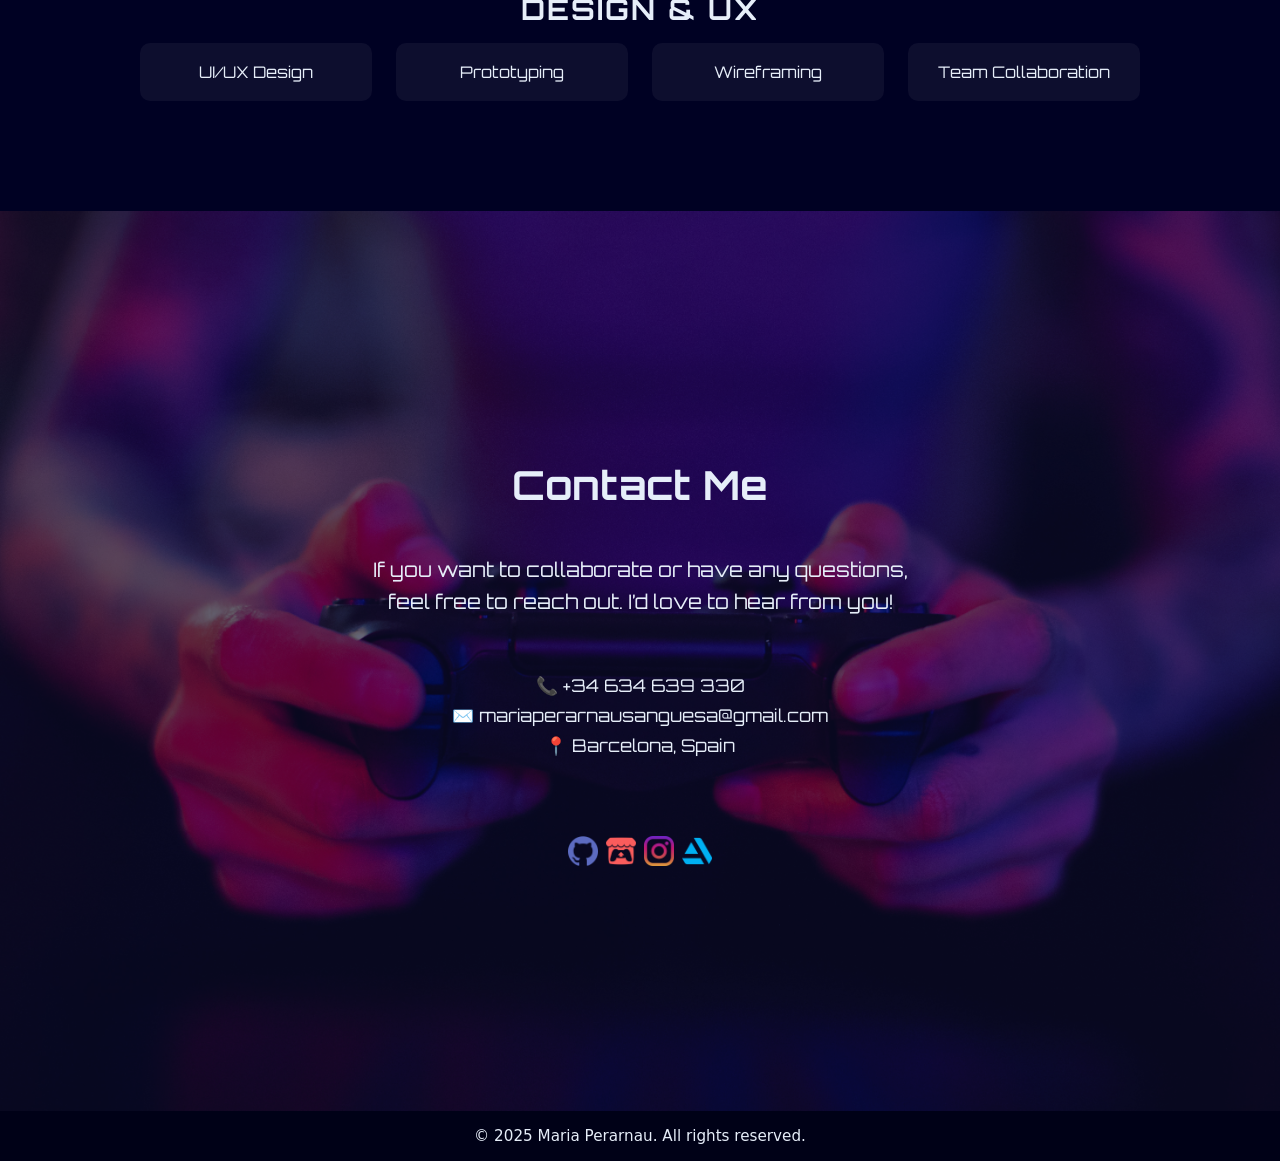
==== commit 8222d24a: "Folders" ====
--- a/index.html
+++ b/index.html
@@ -43,7 +43,7 @@
       justify-content: flex-start;
       text-align: left;
       padding: 10% 10%;
-      background-image: url('fondo.jpg');
+      background-image: url('Assets/fondo.jpg');
       background-size: cover;
       background-position: center;
       background-repeat: no-repeat;
@@ -91,7 +91,7 @@
       align-items: center;
       text-align: center;
       color: var(--texto);
-      background-image: url('FinalBackgroundImage.jpg');
+      background-image: url('Assets/FinalBackgroundImage.jpg');
       background-size: cover;
       background-position: center;
       background-repeat: no-repeat;
@@ -152,7 +152,7 @@
     <section class="projects-section" id="projects">
       <div class="projects-container">
         <div class="projects-left">
-          <img src="proyecto.jpg" alt="Proyecto Imagen">
+          <img src="Assets/Proyecto.jpg" alt="Proyecto Imagen">
         </div>
         <div class="projects-right">
           <h3>MY PROJECTS</h3>
@@ -212,16 +212,16 @@
 
         <div class="social-links">
           <a href="https://github.com/MariaPerarnau" target="_blank">
-            <img src="github.png" alt="GitHub">
+            <img src="Assets/github.png" alt="GitHub">
           </a>
           <a href="https://mariaperarnau.itch.io/" target="_blank">
-            <img src="itchio.png" alt="Itchio">
+            <img src="Assets/itchio.png" alt="Itchio">
           </a>
           <a href="https://www.instagram.com/soraliiaah" target="_blank">
-            <img src="instagram.png" alt="Instagram">
+            <img src="Assets/instagram.png" alt="Instagram">
           </a>
           <a href="https://www.artstation.com/mariaperarnau" target="_blank">
-            <img src="artstation.png" alt="ArtStation">
+            <img src="Assets/artstation.png" alt="ArtStation">
           </a>
         </div>
       </div>
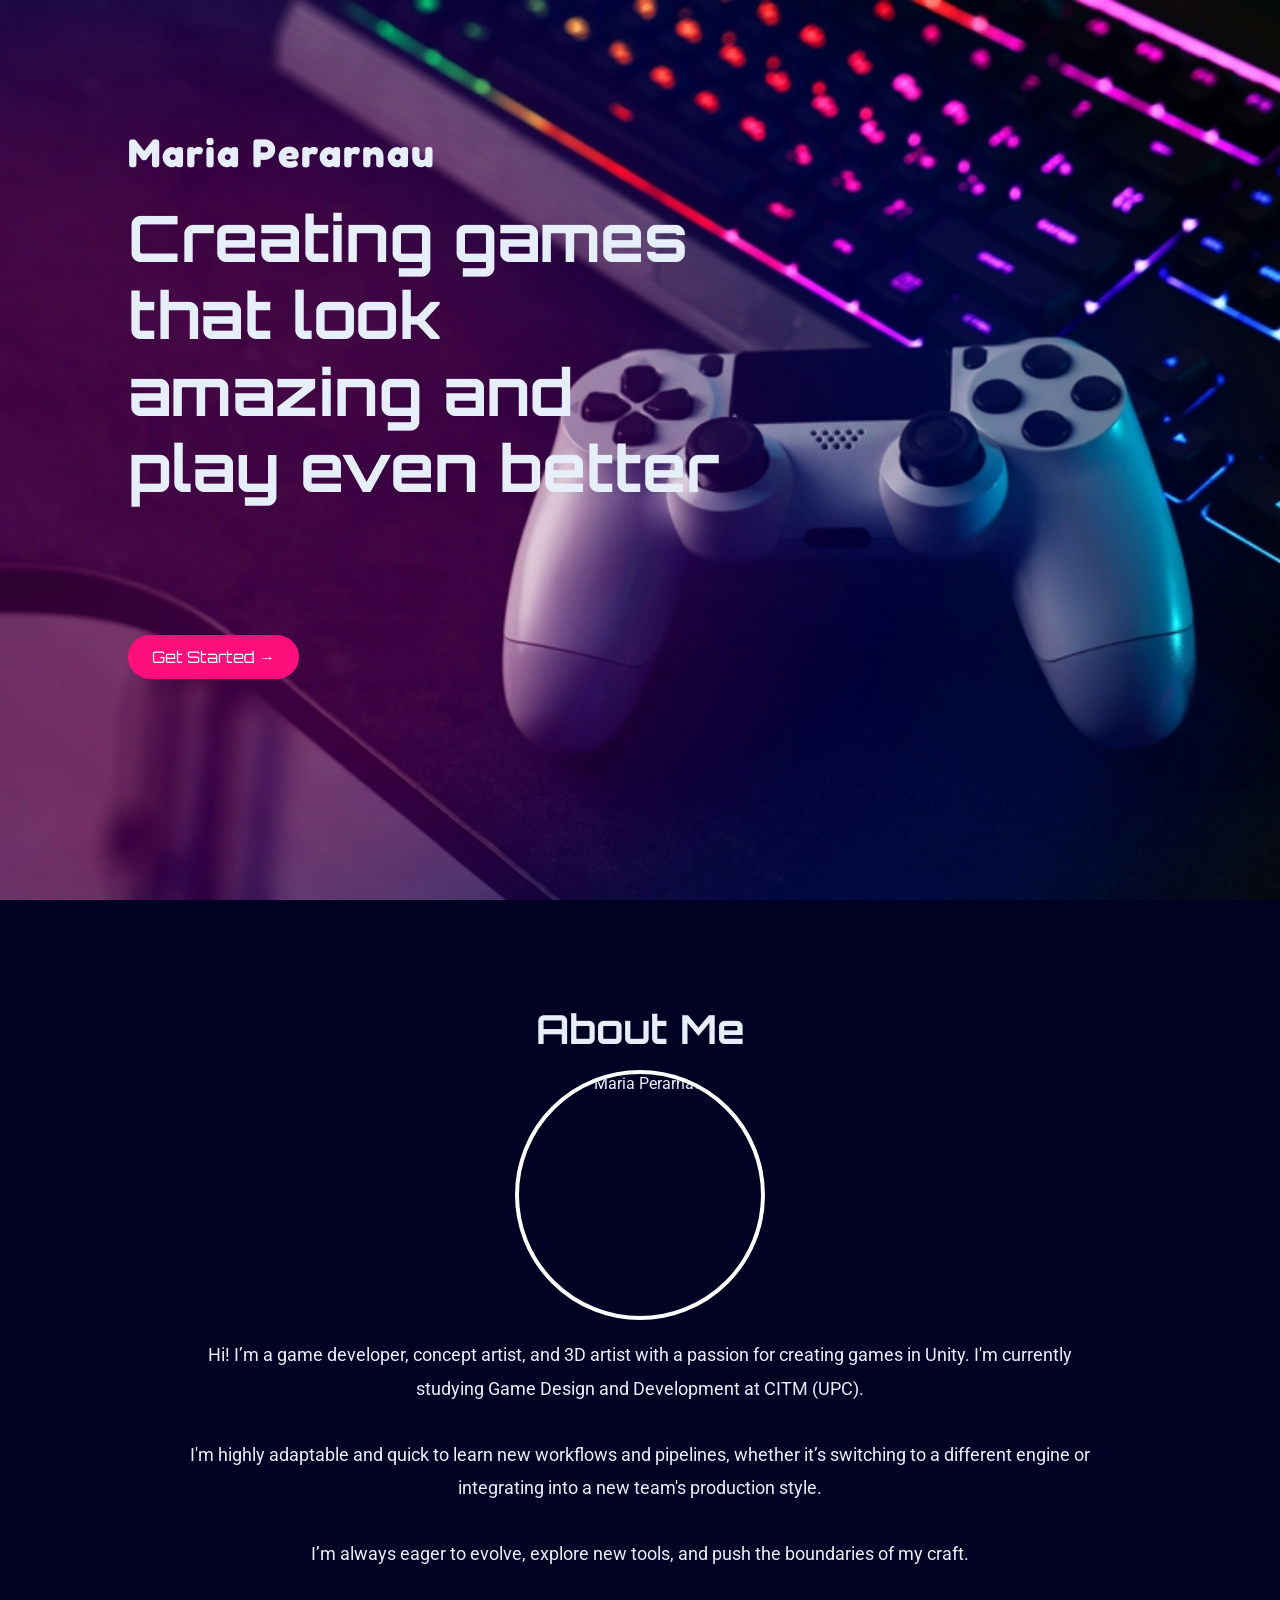
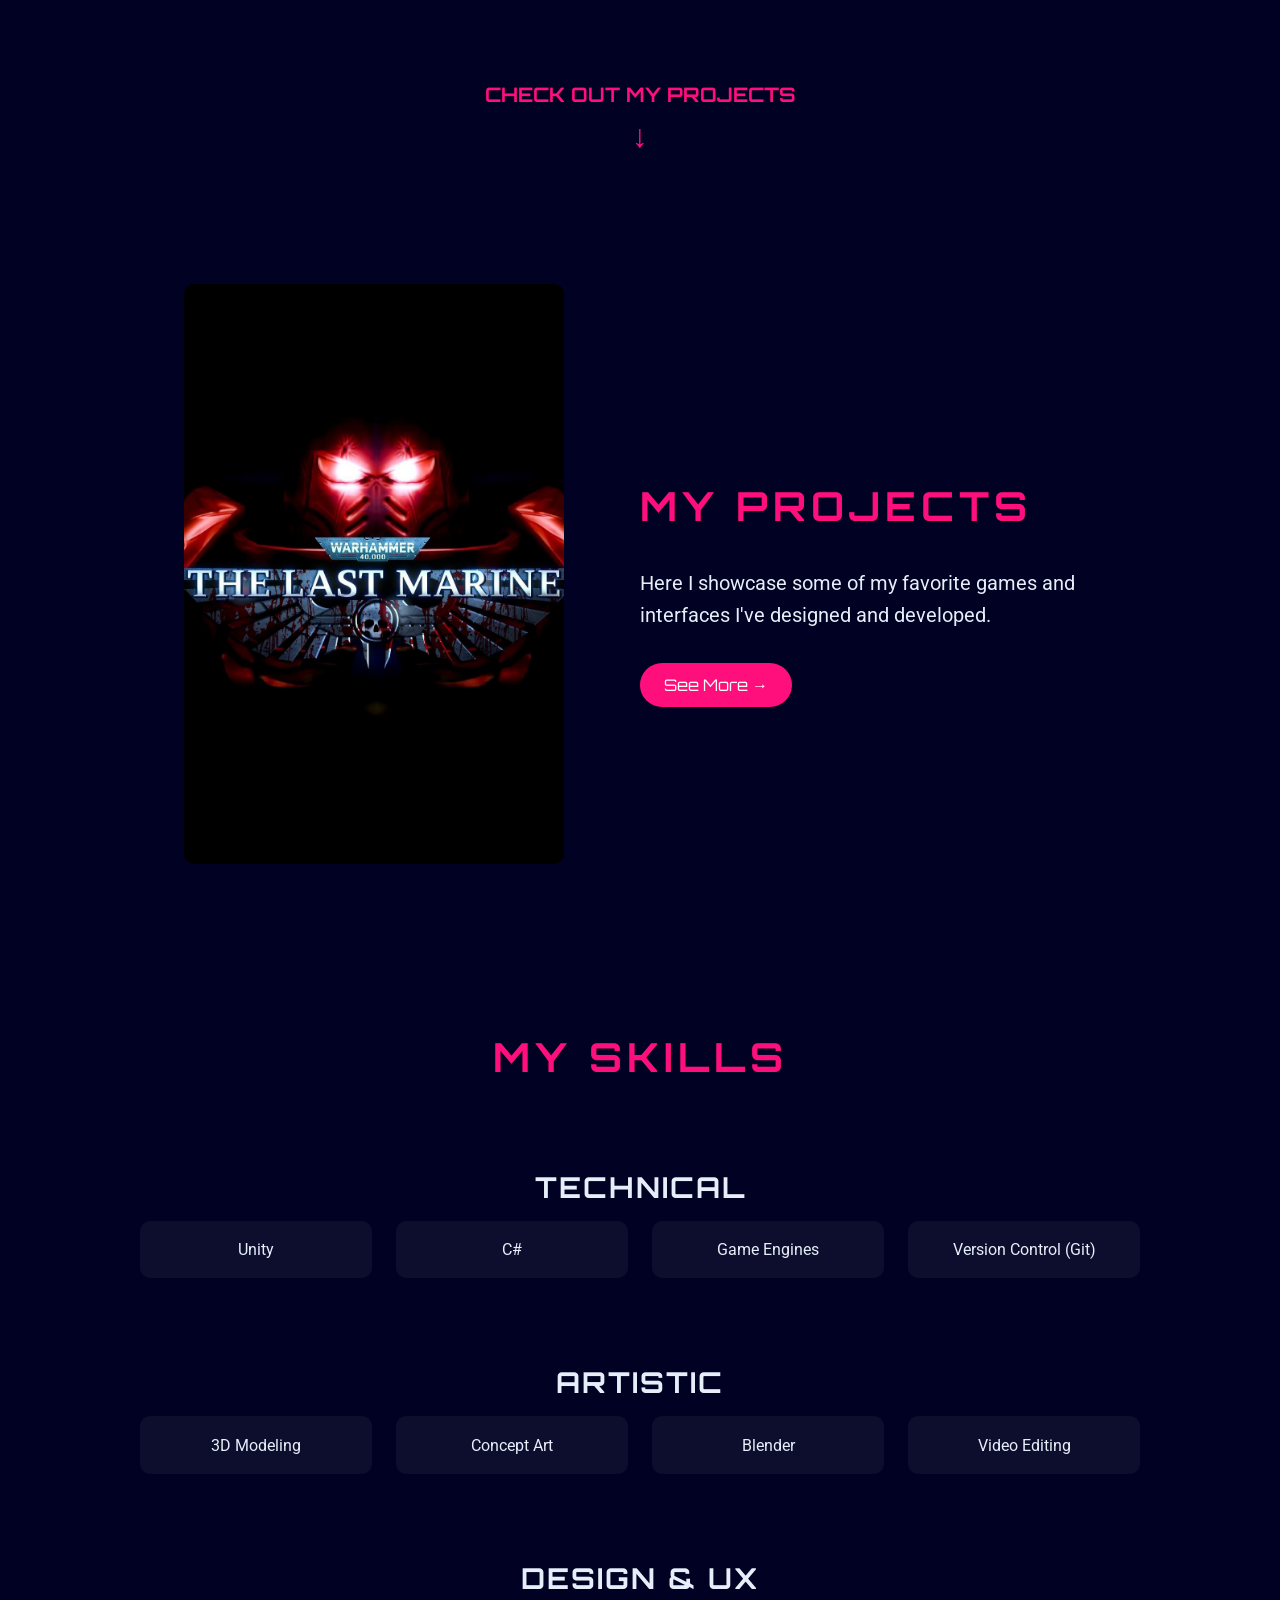
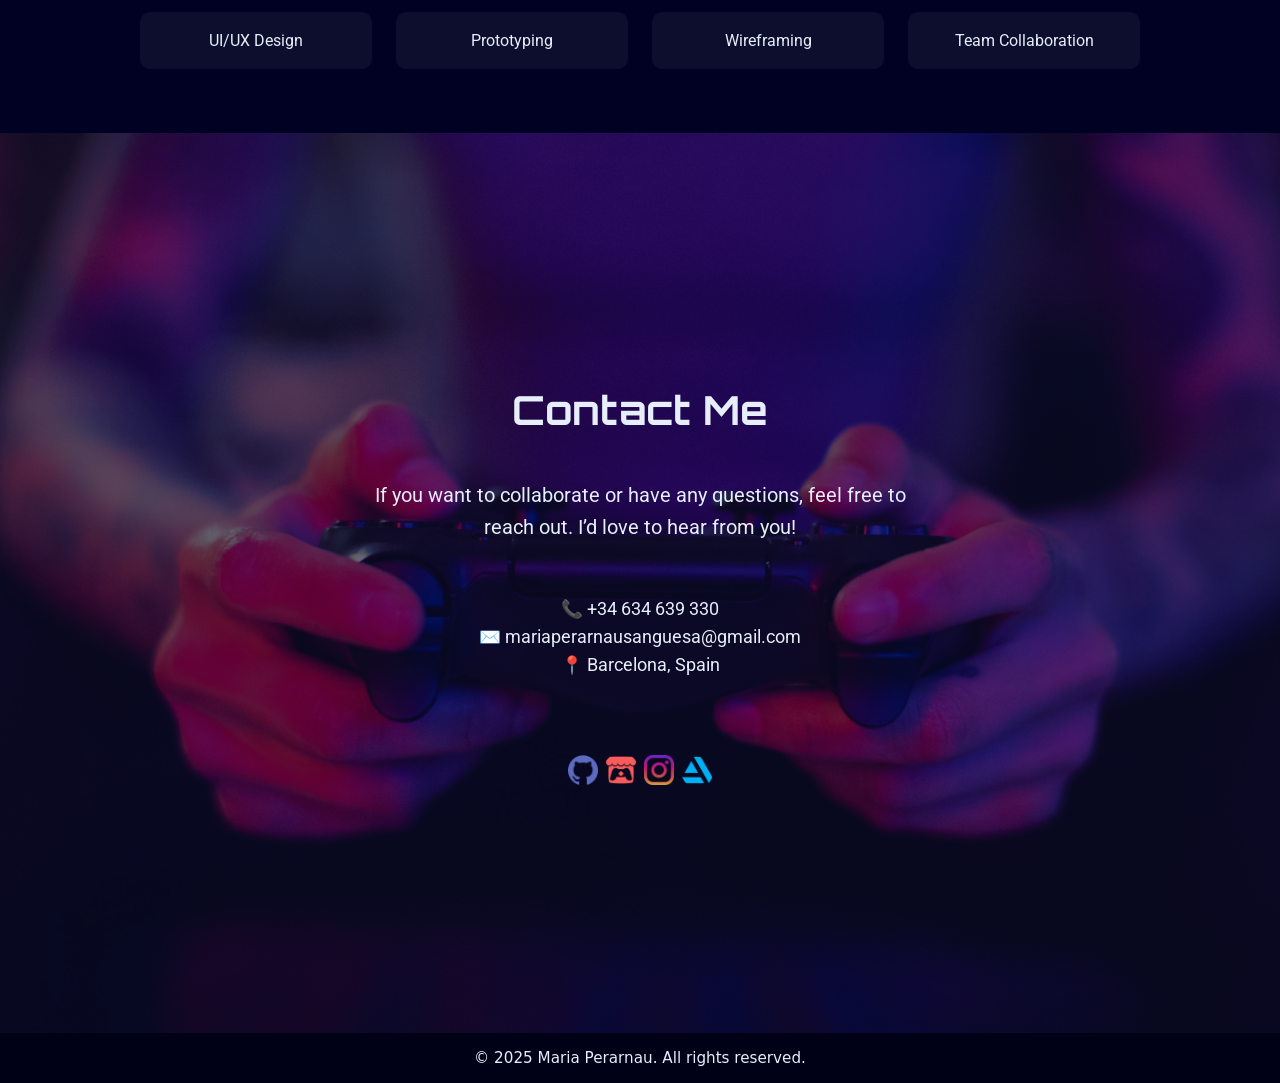
==== commit dc01eb43: "updates (not finished yet)" ====
--- a/index.html
+++ b/index.html
@@ -1,12 +1,16 @@
 <!doctype html>
 <html lang="es">
+
+<!-------------------------->
+<!-- THIS IS MARIA PERARNAU PORTFOLIO -->
+<!-------------------------->
 <head>
   <meta charset="utf-8" />
   <meta name="viewport" content="width=device-width,initial-scale=1" />
   <title>Maria Perarnau | Portfolio</title>
 
   <!-- Google Fonts -->
-  <link href="https://fonts.googleapis.com/css2?family=Fredoka+One&family=Orbitron:wght@400;700&display=swap" rel="stylesheet">
+  <link href="https://fonts.googleapis.com/css2?family=Fredoka+One&family=Orbitron:wght@400;700&family=Roboto:wght@400;500;700&display=swap" rel="stylesheet">
 
   <style>
     *, *::before, *::after { box-sizing: border-box; }
@@ -20,12 +24,12 @@
       --highlight: #ff0f7b;
     }
 
-    html { scroll-behavior: smooth; }
+    html { scroll-behavior: auto; }
 
     body {
-      height: 100%;
+      min-height: 100%;
       margin: 0;
-      font-family: 'Orbitron', sans-serif;
+      font-family: 'Roboto', sans-serif;
       background: var(--fondo);
       color: var(--texto);
       -webkit-font-smoothing: antialiased;
@@ -47,43 +51,44 @@
       background-size: cover;
       background-position: center;
       background-repeat: no-repeat;
+      min-height: 100vh;
     }
 
     .hero-text { max-width: 600px; }
     .hero-text h1 { font-family: 'Fredoka One', cursive; font-size: 2.5rem; margin: 0 0 1.5rem 0; letter-spacing: 2px; }
-    .hero-text h2 { font-family: 'Orbitron', sans-serif; font-size: 4rem; margin: 0 0 2rem 0; line-height: 1.2; word-wrap: break-word; }
-    .hero-text .btn { display: inline-flex; align-items: center; gap: 0.5rem; padding: 0.75rem 1.5rem; font-size: 1rem; font-family: 'Orbitron', sans-serif; background-color: var(--btn-bg); color: var(--btn-text); border: none; border-radius: 50px; cursor: pointer; text-decoration: none; transition: background 0.3s; }
+    .hero-text h2 { font-family: 'Orbitron', sans-serif; font-size: 4rem; margin: 0 0 2rem 0; line-height: 1.2; word-wrap: break-word; margin-bottom: 8rem; }
+    .hero-text .btn { display: inline-flex; align-items: center; gap: 0.5rem; padding: 0.75rem 1.5rem; font-size: 1rem; font-family: 'Orbitron', sans-serif; background-color: var(--btn-bg); color: var(--btn-text); border: none; border-radius: 50px; cursor: pointer; text-decoration: none; transition: all 0.3s ease; position: relative; overflow: hidden; }
     .hero-text .btn:hover { background-color: #e00d6c; }
 
     /* ABOUT */
-    .about { display: flex; flex-direction: column; justify-content: center; align-items: center; text-align: center; height: 100vh; padding: 2rem 10%; max-width: 3000px; margin: 0 auto; }
+    .about { display: flex; flex-direction: column; justify-content: center; align-items: center; text-align: center; min-height: auto; padding: 4rem 10%; max-width: 3000px; margin: 0 auto; }
     .about h3 { font-family: 'Orbitron', cursive; font-size: 2.5rem; margin-bottom: 1rem; }
-    .about p { font-family: 'Orbitron', sans-serif; font-size: 1.15rem; line-height: 1.8; color: var(--texto); margin-bottom: 1rem; max-width: 900px; }
-    .about .projects { font-family: 'Orbitron', sans-serif; font-size: 1.25rem; color: var(--highlight); text-decoration: none; font-weight: bold; display: flex; flex-direction: column; align-items: center; margin-top: 10rem; }
+    .about p { font-family: 'Roboto', sans-serif; font-size: 1.15rem; line-height: 1.8; color: var(--texto); margin-bottom: 4rem; max-width: 900px; }
+    .about .projects { font-family: 'Orbitron', sans-serif; font-size: 1.25rem; color: var(--highlight); text-decoration: none; font-weight: bold; display: flex; flex-direction: column; align-items: center; margin-top: 3rem; }
     .about .projects::after { content: '↓'; margin-top: 0.5rem; font-size: 2rem; }
 
     /* PROJECTS */
-    .projects-section { display: flex; justify-content: center; align-items: center; height: 100vh; width: 100%; padding: 2rem; margin-top: 0; }
+    .projects-section { display: flex; justify-content: center; align-items: center; min-height: auto; width: 100%; padding: 2rem; margin-top: 0; }
     .projects-container { display: flex; width: 100%; max-width: 1000px; }
     .projects-left, .projects-right { flex: 1; display: flex; justify-content: center; align-items: center; }
     .projects-left img { max-width: 90%; max-height: 90%; object-fit: cover; border-radius: 10px; }
     .projects-right { display: flex; flex-direction: column; justify-content: center; text-align: left; padding: 2rem; max-width: 600px; align-items: flex-start; }
     .projects-right h3 { font-family: 'Orbitron', cursive; font-size: 2.5rem; margin-bottom: 1rem; letter-spacing: 5px; color: var(--highlight); }
-    .projects-right p { font-family: 'Orbitron', sans-serif; font-size: 1.25rem; line-height: 1.6; margin-bottom: 0; }
-    .projects-right .btn { display: inline-flex; align-items: center; gap: 0.5rem; padding: 0.75rem 1.5rem; font-size: 1rem; font-family: 'Orbitron', sans-serif; background-color: var(--btn-bg); color: var(--btn-text); border: none; border-radius: 50px; cursor: pointer; text-decoration: none; transition: background 0.3s; margin-top: 2rem; }
+    .projects-right p { font-family: 'Roboto', sans-serif; font-size: 1.25rem; line-height: 1.6; margin-bottom: 0; }
+    .projects-right .btn { display: inline-flex; align-items: center; gap: 0.5rem; padding: 0.75rem 1.5rem; font-size: 1rem; font-family: 'Orbitron', sans-serif; background-color: var(--btn-bg); color: var(--btn-text); border: none; border-radius: 50px; cursor: pointer; text-decoration: none; transition: all 0.3s ease; margin-top: 2rem; position: relative; overflow: hidden; }
     .projects-right .btn:hover { background-color: #e00d6c; }
 
     /* SKILLS */
-    .skills-section { display: flex; flex-direction: column; align-items: center; justify-content: center; text-align: center; min-height: 100vh; padding: 4rem 10%; }
+    .skills-section { display: flex; flex-direction: column; align-items: center; justify-content: center; text-align: center; min-height: auto; padding: 4rem 10%; }
     .skills-section h3 { font-family: 'Orbitron', cursive; font-size: 2.5rem; margin-bottom: 3rem; color: var(--highlight); letter-spacing: 5px; }
     .skills-categories { display: flex; flex-direction: column; gap: 3rem; max-width: 1000px; width: 100%; }
-    .skills-group h4 { font-size: 1.8rem; color: var(--texto); margin-bottom: 1rem; text-transform: uppercase; letter-spacing: 2px; }
+    .skills-group h4 { font-family: 'Orbitron', cursive; font-size: 1.8rem; color: var(--texto); margin-bottom: 1rem; text-transform: uppercase; letter-spacing: 2px; }
     .skills-grid { display: grid; grid-template-columns: repeat(auto-fit, minmax(150px, 1fr)); gap: 1.5rem; }
-    .skill-box { background: rgba(255,255,255,0.05); padding: 1.2rem; border-radius: 10px; font-size: 1rem; font-family: 'Orbitron', sans-serif; text-align: center; }
+    .skill-box { background: rgba(255,255,255,0.05); padding: 1.2rem; border-radius: 10px; font-size: 1rem; font-family: 'Roboto', sans-serif; text-align: center; }
 
     /* CONTACT */
     .contact-section {
-      height: 100vh;
+      min-height: 100vh;
       width: 100%;
       position: relative;
       display: flex;
@@ -102,7 +107,7 @@
       top:0;
       left:0;
       width:100%;
-      height:100%;
+      min-height:100%;
       background: rgba(0,1,35,0.6);
       z-index:1;
     }
@@ -117,15 +122,76 @@
       align-items: center;
     }
     .contact-section h3 { font-family: 'Orbitron', cursive; font-size: 2.5rem; margin-bottom: 1rem; }
-    .contact-section p { font-family: 'Orbitron', sans-serif; font-size: 1.25rem; line-height: 1.6; margin-bottom: 1rem; }
+    .contact-section p { font-family: 'Roboto', sans-serif; font-size: 1.25rem; line-height: 1.6; margin-bottom: 1rem; }
 
     .contact-info span { display: flex; align-items: center; gap: 0.5rem; font-size: 1.1rem; }
     .social-links { display: flex !important; flex-direction: row  !important; gap: 3rem; justify-content: center; margin-top: 0.5rem; }
-    .social-links a img { width: 30px; height: 30px; object-fit: contain; transition: transform 0.3s; }
+    .social-links a img { width: 30px; min-height: 30px; object-fit: contain; transition: transform 0.3s; }
     .social-links a img:hover { transform: scale(1.2); }
 
     /* FOOTER */
     footer { flex-shrink:0; padding:1rem 1.25rem; text-align:center; font-size:0.95rem; background: var(--footer-bg); color: var(--texto); font-family: system-ui, -apple-system, "Segoe UI", Roboto, "Helvetica Neue", Arial; }
+
+    @media (max-width: 800px) {
+      main { padding: 12% 6%; }
+      .hero-text h2 { font-size: 2.25rem; margin-bottom: 3rem; }
+      .about, .skills-section { padding: 2.5rem 6%; }
+      .projects-container { flex-direction: column; gap: 1.5rem; }
+      .projects-left img { max-width: 100%; max-height: 300px; }
+      .projects-right { padding: 1rem; }
+      .skills-grid { grid-template-columns: repeat(2, 1fr); }
+      .social-links { gap: 1.25rem; }
+    }
+
+    .glitter {
+      position: absolute;
+      pointer-events: none;
+      width: 3px;
+      height: 3px;
+      background: radial-gradient(circle, #ffd6ec 0%, #ff80c0 70%, transparent 100%);
+      border-radius: 50%;
+      box-shadow: 0 0 4px #ffb6d9, 0 0 8px #ff4fa1;
+      animation: glitterTrail 0.8s ease-out forwards;
+      z-index: 9999;
+    }
+
+    @keyframes glitterTrail {
+      0% { transform: scale(1); opacity: 1; }
+      50% { transform: scale(0.5); opacity: 0.7; }
+      100% { transform: scale(0.1); opacity: 0; }
+    }
+
+    .btn::before {
+      content: '';
+      position: absolute;
+      top: -50%;
+      left: -50%;
+      width: 200%;
+      height: 200%;
+      background: radial-gradient(circle, #ffd6ec 0%, #ff80c0 40%, transparent 70%);
+      opacity: 0;
+      transform: scale(0);
+      transition: all 0.4s ease;
+      pointer-events: none;
+      border-radius: 50%;
+    }
+
+    .btn:hover::before {
+      opacity: 0.6;
+      transform: scale(1);
+    }
+
+    .btn:hover {
+      box-shadow: 0 0 12px rgba(255, 15, 123, 0.6), 0 0 25px rgba(255, 128, 192, 0.4);
+      transform: scale(1.05);
+    }
+    .mi-foto {
+    width: 250px;  
+    height: 250px;    
+    border-radius: 50%; 
+    object-fit: cover; 
+    border: 4px solid white;
+    }
 
   </style>
 </head>
@@ -141,6 +207,7 @@
 
     <section class="about" id="about">
       <h3>About Me</h3>
+      <img src="Assets/miFoto.jpg" alt="Maria Perarnau" class="mi-foto">
       <p>Hi! I’m a game developer, concept artist, and 3D artist with a passion for creating games in Unity. I'm currently studying Game Design and Development at CITM (UPC).
         <br><br>
         I'm highly adaptable and quick to learn new workflows and pipelines, whether it’s switching to a different engine or integrating into a new team's production style.
@@ -182,7 +249,7 @@
             <div class="skill-box">3D Modeling</div>
             <div class="skill-box">Concept Art</div>
             <div class="skill-box">Blender</div>
-            <div class="skill-box">Photoshop</div>
+            <div class="skill-box">Video Editing</div>
           </div>
         </div>
 
@@ -231,5 +298,67 @@
       <span>© 2025 Maria Perarnau. All rights reserved.</span>
     </footer>
   </div>
+
+  <script>
+    (function() {
+      const DURATION = 1600;
+
+      function easeInOutQuad(t) {
+        return t < 0.5 ? 2*t*t : -1 + (4 - 2*t)*t;
+      }
+
+      function scrollToY(targetY, duration, onDone) {
+        const startY = window.pageYOffset;
+        const maxScroll = Math.max(document.documentElement.scrollHeight, document.body.scrollHeight) - window.innerHeight;
+        const destination = Math.min(targetY, maxScroll);
+        let startTime = null;
+        let rafId;
+
+        function step(timestamp) {
+          if (!startTime) startTime = timestamp;
+          const elapsed = timestamp - startTime;
+          const progress = Math.min(elapsed / duration, 1);
+          const eased = easeInOutQuad(progress);
+          window.scrollTo(0, Math.round(startY + (destination - startY) * eased));
+          if (elapsed < duration) {
+            rafId = requestAnimationFrame(step);
+          } else {
+            if (typeof onDone === 'function') onDone();
+          }
+        }
+        rafId = requestAnimationFrame(step);
+        return function cancel() { if (rafId) cancelAnimationFrame(rafId); };
+      }
+
+      document.querySelectorAll('a[href^="#"]').forEach(anchor => {
+        anchor.addEventListener('click', function(e) {
+          const href = this.getAttribute('href');
+          if (!href || href === '#') return;
+          const target = document.querySelector(href);
+          if (!target) return;
+          e.preventDefault();
+          const targetY = target.getBoundingClientRect().top + window.pageYOffset;
+          scrollToY(targetY, DURATION, function() {
+            try { target.setAttribute('tabindex','-1'); target.focus({preventScroll:true}); } catch(err){}
+            history.pushState(null,'',href);
+          });
+        });
+      });
+    })();
+
+    document.addEventListener("mousemove", function(e) {
+      if (Math.random() > 0.7) {
+        let sparkle = document.createElement("span");
+        sparkle.className = "glitter";
+        let x = e.pageX + (Math.random() * 10 - 5);
+        let y = e.pageY + (Math.random() * 10 - 5);
+        sparkle.style.left = x + "px";
+        sparkle.style.top = y + "px";
+        document.body.appendChild(sparkle);
+        setTimeout(() => { sparkle.remove(); }, 800);
+      }
+    });
+  </script>
+
 </body>
 </html>
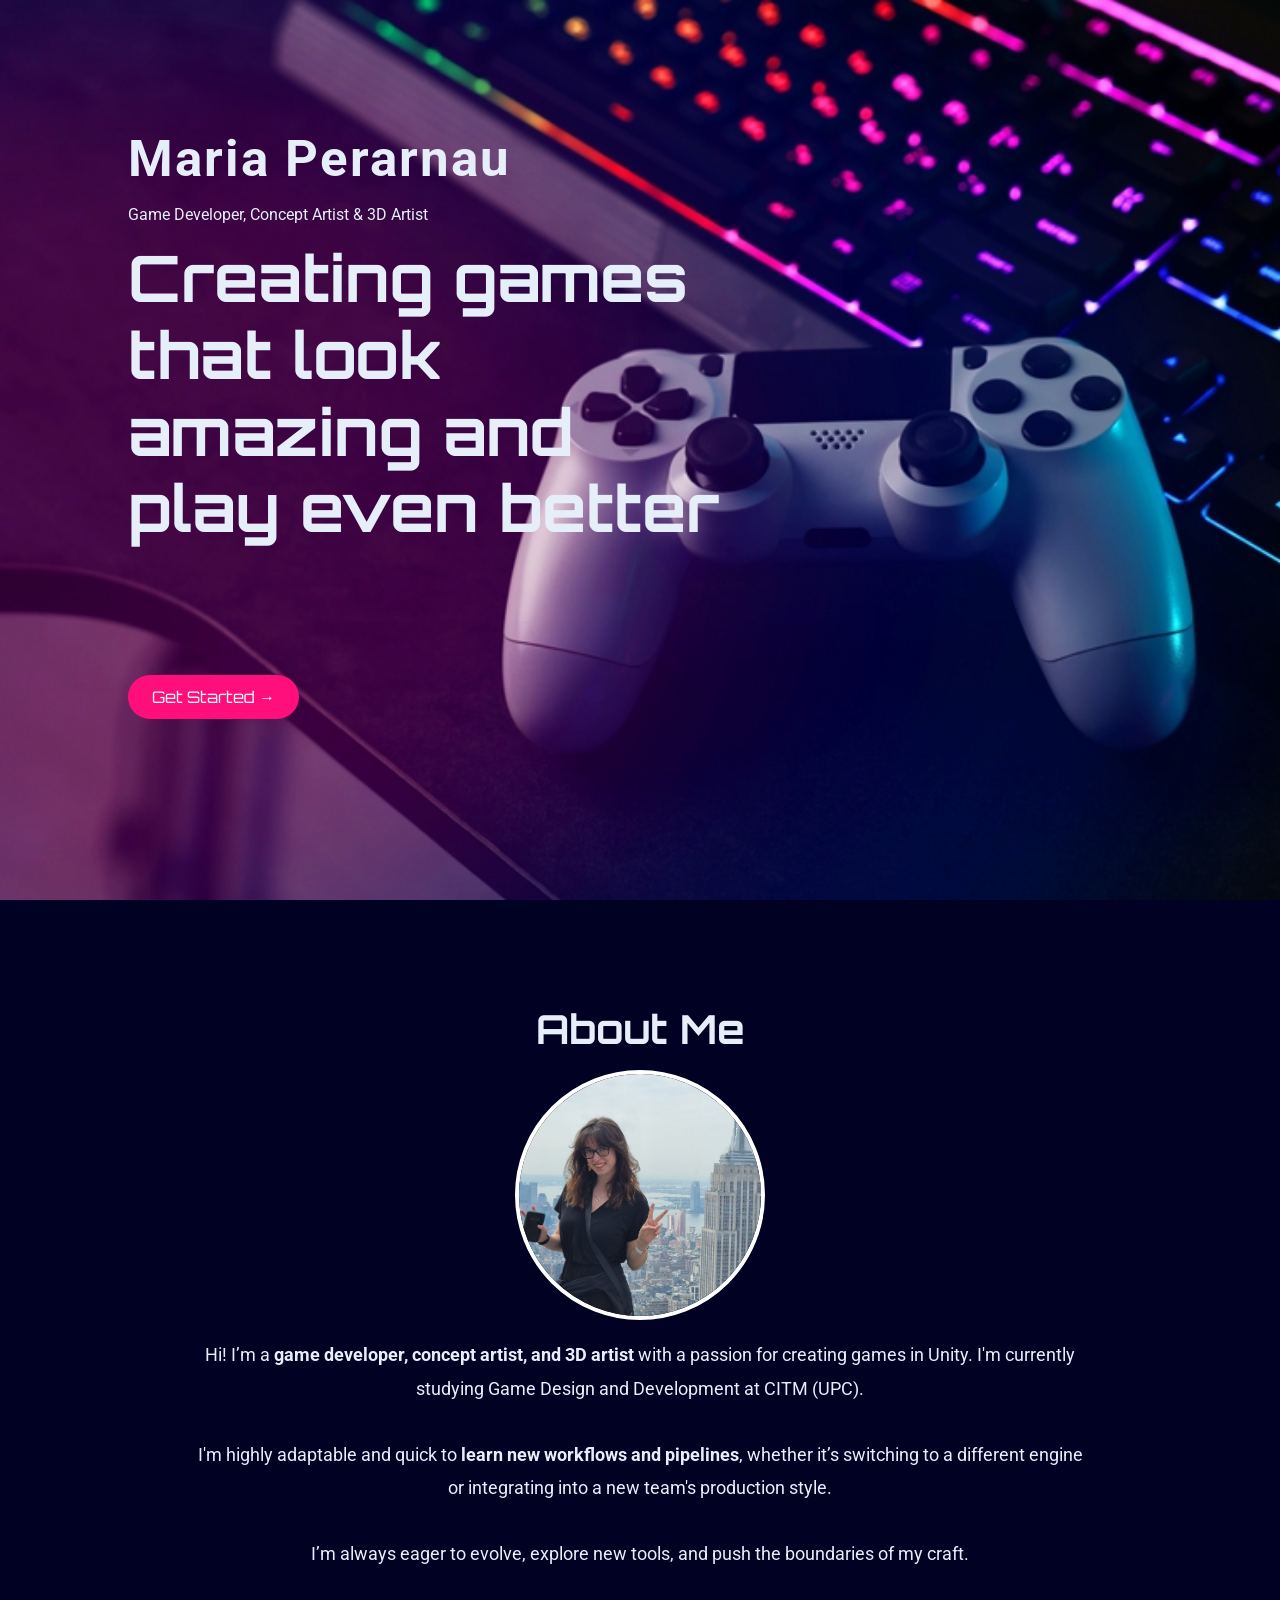
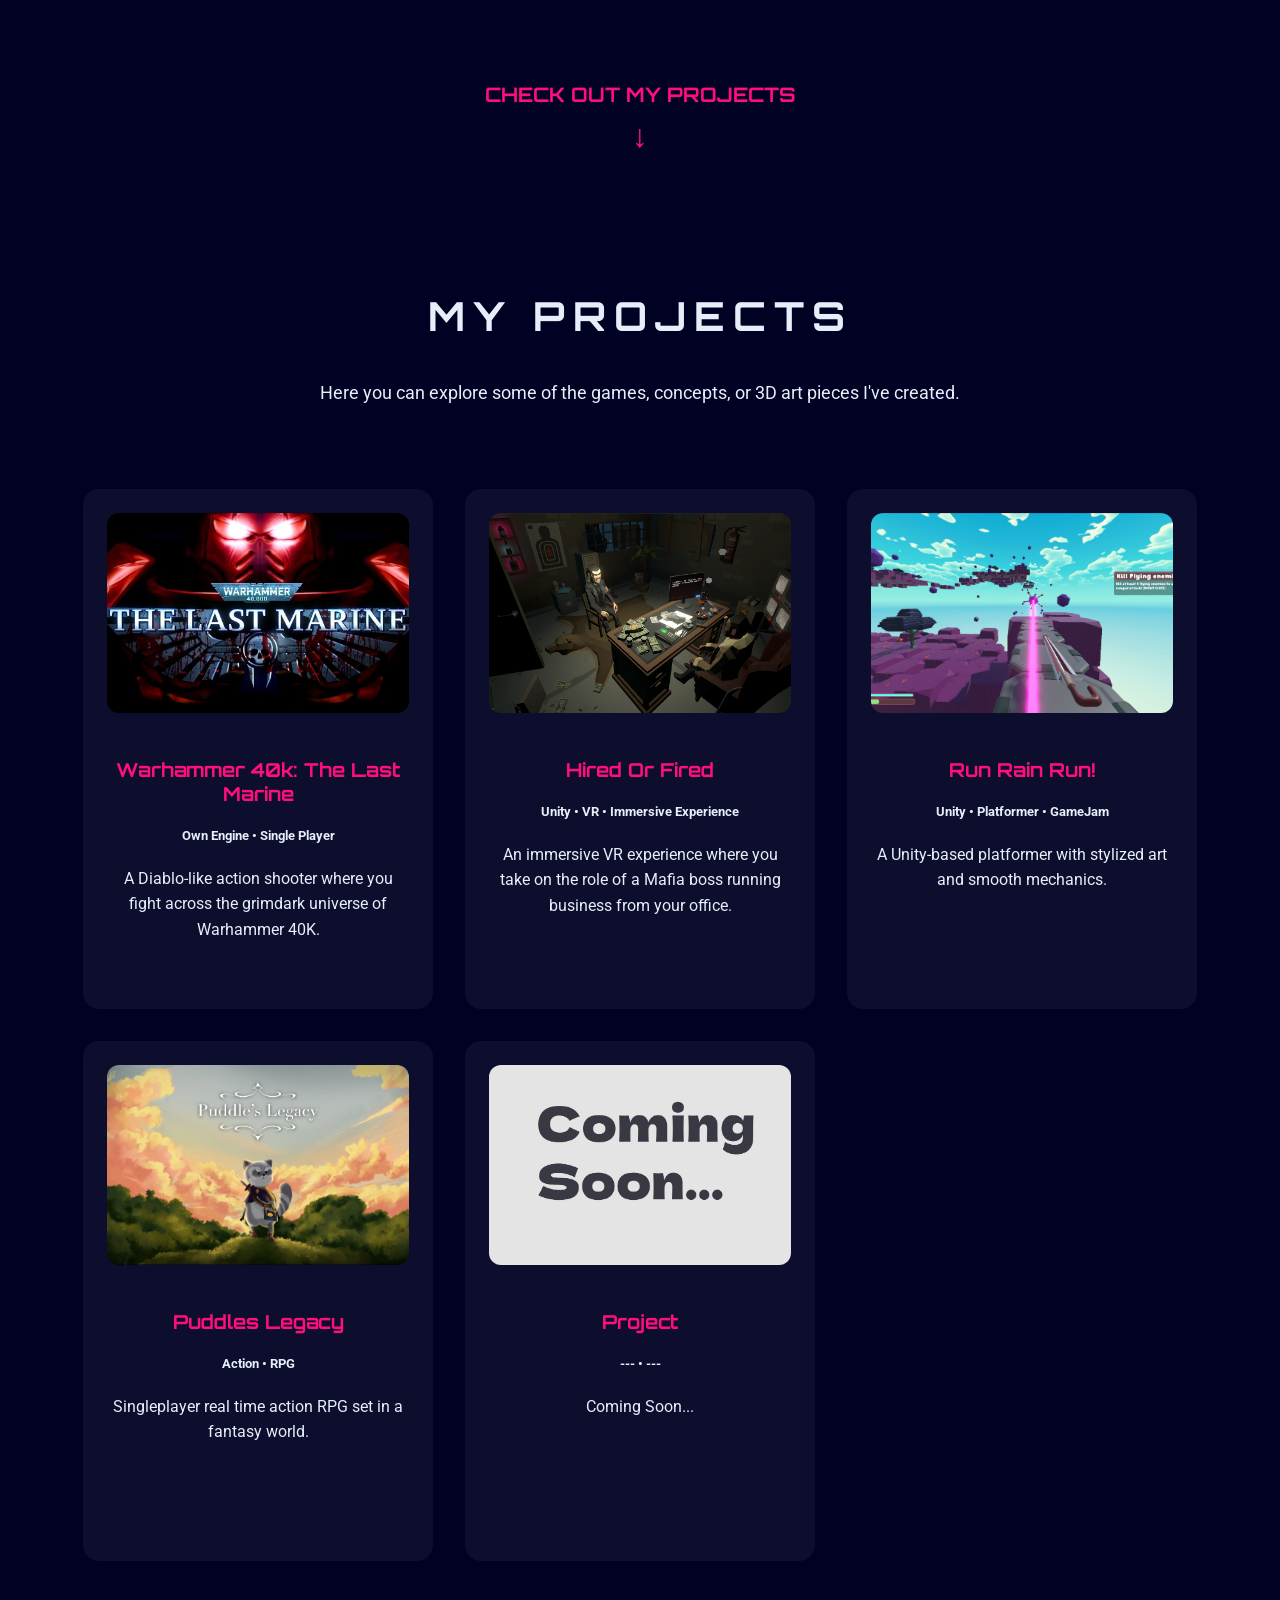
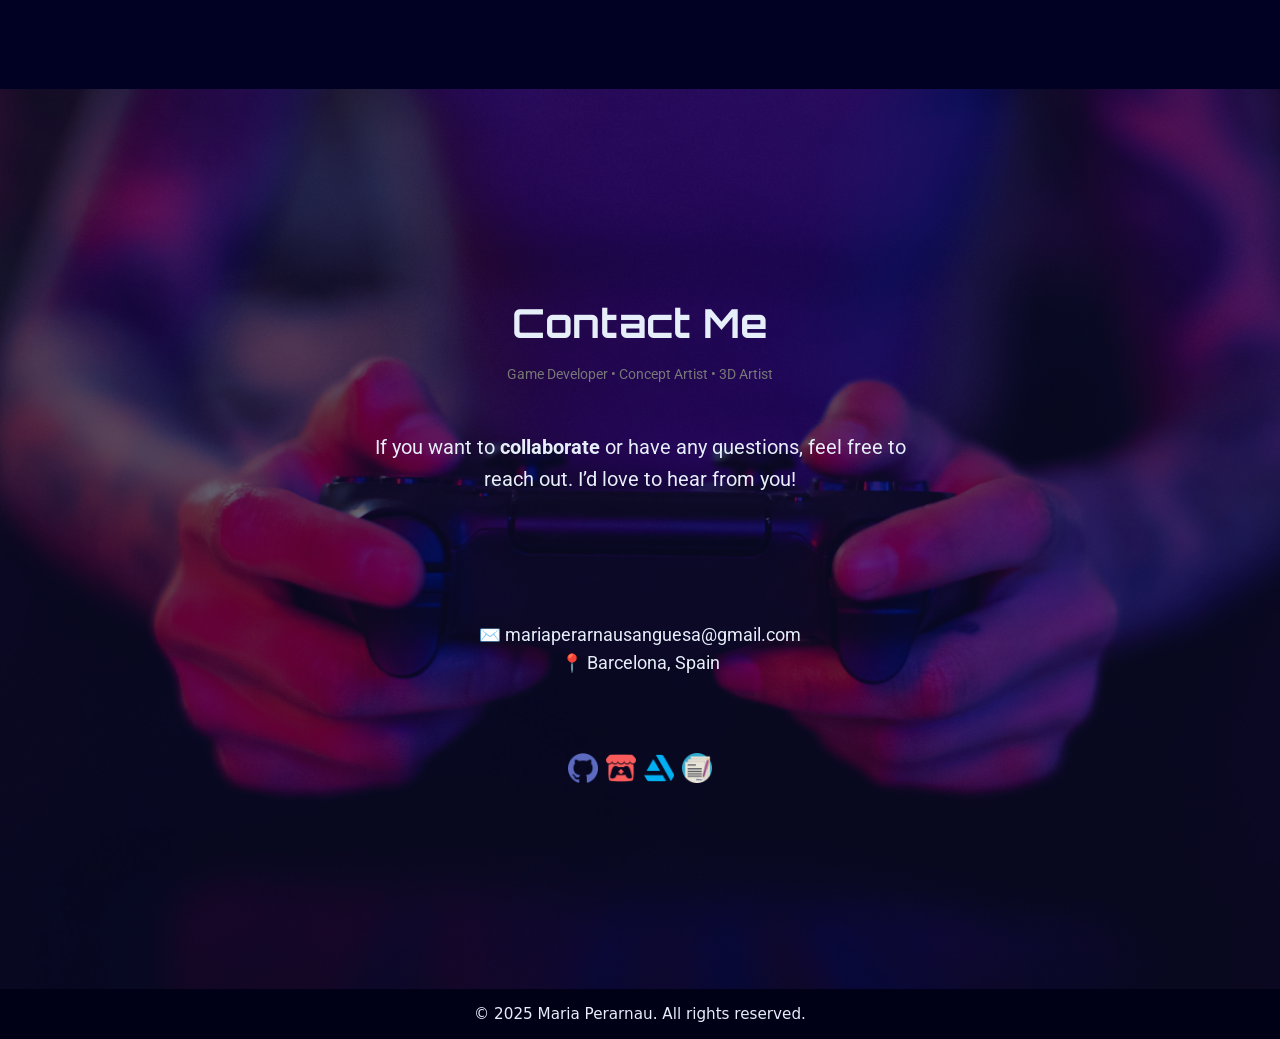
==== commit 839a88f1: "update" ====
--- a/index.html
+++ b/index.html
@@ -1,9 +1,6 @@
 <!doctype html>
 <html lang="es">
 
-<!-------------------------->
-<!-- THIS IS MARIA PERARNAU PORTFOLIO -->
-<!-------------------------->
 <head>
   <meta charset="utf-8" />
   <meta name="viewport" content="width=device-width,initial-scale=1" />
@@ -12,194 +9,15 @@
   <!-- Google Fonts -->
   <link href="https://fonts.googleapis.com/css2?family=Fredoka+One&family=Orbitron:wght@400;700&family=Roboto:wght@400;500;700&display=swap" rel="stylesheet">
 
-  <style>
-    *, *::before, *::after { box-sizing: border-box; }
-
-    :root {
-      --fondo: #000123;
-      --texto: #e6eef9;
-      --footer-bg: rgba(0,0,0,0.35);
-      --btn-bg: #ff0f7b;
-      --btn-text: #ffffff;
-      --highlight: #ff0f7b;
-    }
-
-    html { scroll-behavior: auto; }
-
-    body {
-      min-height: 100%;
-      margin: 0;
-      font-family: 'Roboto', sans-serif;
-      background: var(--fondo);
-      color: var(--texto);
-      -webkit-font-smoothing: antialiased;
-      -moz-osx-font-smoothing: grayscale;
-      overflow-x: hidden;
-    }
-
-    .wrap { min-height: 100%; display: flex; flex-direction: column; }
-
-    /* HERO */
-    main {
-      flex: 1 0 auto;
-      display: flex;
-      align-items: flex-start;
-      justify-content: flex-start;
-      text-align: left;
-      padding: 10% 10%;
-      background-image: url('Assets/fondo.jpg');
-      background-size: cover;
-      background-position: center;
-      background-repeat: no-repeat;
-      min-height: 100vh;
-    }
-
-    .hero-text { max-width: 600px; }
-    .hero-text h1 { font-family: 'Fredoka One', cursive; font-size: 2.5rem; margin: 0 0 1.5rem 0; letter-spacing: 2px; }
-    .hero-text h2 { font-family: 'Orbitron', sans-serif; font-size: 4rem; margin: 0 0 2rem 0; line-height: 1.2; word-wrap: break-word; margin-bottom: 8rem; }
-    .hero-text .btn { display: inline-flex; align-items: center; gap: 0.5rem; padding: 0.75rem 1.5rem; font-size: 1rem; font-family: 'Orbitron', sans-serif; background-color: var(--btn-bg); color: var(--btn-text); border: none; border-radius: 50px; cursor: pointer; text-decoration: none; transition: all 0.3s ease; position: relative; overflow: hidden; }
-    .hero-text .btn:hover { background-color: #e00d6c; }
-
-    /* ABOUT */
-    .about { display: flex; flex-direction: column; justify-content: center; align-items: center; text-align: center; min-height: auto; padding: 4rem 10%; max-width: 3000px; margin: 0 auto; }
-    .about h3 { font-family: 'Orbitron', cursive; font-size: 2.5rem; margin-bottom: 1rem; }
-    .about p { font-family: 'Roboto', sans-serif; font-size: 1.15rem; line-height: 1.8; color: var(--texto); margin-bottom: 4rem; max-width: 900px; }
-    .about .projects { font-family: 'Orbitron', sans-serif; font-size: 1.25rem; color: var(--highlight); text-decoration: none; font-weight: bold; display: flex; flex-direction: column; align-items: center; margin-top: 3rem; }
-    .about .projects::after { content: '↓'; margin-top: 0.5rem; font-size: 2rem; }
-
-    /* PROJECTS */
-    .projects-section { display: flex; justify-content: center; align-items: center; min-height: auto; width: 100%; padding: 2rem; margin-top: 0; }
-    .projects-container { display: flex; width: 100%; max-width: 1000px; }
-    .projects-left, .projects-right { flex: 1; display: flex; justify-content: center; align-items: center; }
-    .projects-left img { max-width: 90%; max-height: 90%; object-fit: cover; border-radius: 10px; }
-    .projects-right { display: flex; flex-direction: column; justify-content: center; text-align: left; padding: 2rem; max-width: 600px; align-items: flex-start; }
-    .projects-right h3 { font-family: 'Orbitron', cursive; font-size: 2.5rem; margin-bottom: 1rem; letter-spacing: 5px; color: var(--highlight); }
-    .projects-right p { font-family: 'Roboto', sans-serif; font-size: 1.25rem; line-height: 1.6; margin-bottom: 0; }
-    .projects-right .btn { display: inline-flex; align-items: center; gap: 0.5rem; padding: 0.75rem 1.5rem; font-size: 1rem; font-family: 'Orbitron', sans-serif; background-color: var(--btn-bg); color: var(--btn-text); border: none; border-radius: 50px; cursor: pointer; text-decoration: none; transition: all 0.3s ease; margin-top: 2rem; position: relative; overflow: hidden; }
-    .projects-right .btn:hover { background-color: #e00d6c; }
-
-    /* SKILLS */
-    .skills-section { display: flex; flex-direction: column; align-items: center; justify-content: center; text-align: center; min-height: auto; padding: 4rem 10%; }
-    .skills-section h3 { font-family: 'Orbitron', cursive; font-size: 2.5rem; margin-bottom: 3rem; color: var(--highlight); letter-spacing: 5px; }
-    .skills-categories { display: flex; flex-direction: column; gap: 3rem; max-width: 1000px; width: 100%; }
-    .skills-group h4 { font-family: 'Orbitron', cursive; font-size: 1.8rem; color: var(--texto); margin-bottom: 1rem; text-transform: uppercase; letter-spacing: 2px; }
-    .skills-grid { display: grid; grid-template-columns: repeat(auto-fit, minmax(150px, 1fr)); gap: 1.5rem; }
-    .skill-box { background: rgba(255,255,255,0.05); padding: 1.2rem; border-radius: 10px; font-size: 1rem; font-family: 'Roboto', sans-serif; text-align: center; }
-
-    /* CONTACT */
-    .contact-section {
-      min-height: 100vh;
-      width: 100%;
-      position: relative;
-      display: flex;
-      justify-content: center;
-      align-items: center;
-      text-align: center;
-      color: var(--texto);
-      background-image: url('Assets/FinalBackgroundImage.jpg');
-      background-size: cover;
-      background-position: center;
-      background-repeat: no-repeat;
-    }
-    .contact-section::before {
-      content: "";
-      position: absolute;
-      top:0;
-      left:0;
-      width:100%;
-      min-height:100%;
-      background: rgba(0,1,35,0.6);
-      z-index:1;
-    }
-    .contact-section div {
-      position: relative;
-      z-index:2;
-      max-width: 600px;
-      padding: 2rem;
-      display: flex;
-      flex-direction: column;
-      gap: 0.5rem;
-      align-items: center;
-    }
-    .contact-section h3 { font-family: 'Orbitron', cursive; font-size: 2.5rem; margin-bottom: 1rem; }
-    .contact-section p { font-family: 'Roboto', sans-serif; font-size: 1.25rem; line-height: 1.6; margin-bottom: 1rem; }
-
-    .contact-info span { display: flex; align-items: center; gap: 0.5rem; font-size: 1.1rem; }
-    .social-links { display: flex !important; flex-direction: row  !important; gap: 3rem; justify-content: center; margin-top: 0.5rem; }
-    .social-links a img { width: 30px; min-height: 30px; object-fit: contain; transition: transform 0.3s; }
-    .social-links a img:hover { transform: scale(1.2); }
-
-    /* FOOTER */
-    footer { flex-shrink:0; padding:1rem 1.25rem; text-align:center; font-size:0.95rem; background: var(--footer-bg); color: var(--texto); font-family: system-ui, -apple-system, "Segoe UI", Roboto, "Helvetica Neue", Arial; }
-
-    @media (max-width: 800px) {
-      main { padding: 12% 6%; }
-      .hero-text h2 { font-size: 2.25rem; margin-bottom: 3rem; }
-      .about, .skills-section { padding: 2.5rem 6%; }
-      .projects-container { flex-direction: column; gap: 1.5rem; }
-      .projects-left img { max-width: 100%; max-height: 300px; }
-      .projects-right { padding: 1rem; }
-      .skills-grid { grid-template-columns: repeat(2, 1fr); }
-      .social-links { gap: 1.25rem; }
-    }
-
-    .glitter {
-      position: absolute;
-      pointer-events: none;
-      width: 3px;
-      height: 3px;
-      background: radial-gradient(circle, #ffd6ec 0%, #ff80c0 70%, transparent 100%);
-      border-radius: 50%;
-      box-shadow: 0 0 4px #ffb6d9, 0 0 8px #ff4fa1;
-      animation: glitterTrail 0.8s ease-out forwards;
-      z-index: 9999;
-    }
-
-    @keyframes glitterTrail {
-      0% { transform: scale(1); opacity: 1; }
-      50% { transform: scale(0.5); opacity: 0.7; }
-      100% { transform: scale(0.1); opacity: 0; }
-    }
-
-    .btn::before {
-      content: '';
-      position: absolute;
-      top: -50%;
-      left: -50%;
-      width: 200%;
-      height: 200%;
-      background: radial-gradient(circle, #ffd6ec 0%, #ff80c0 40%, transparent 70%);
-      opacity: 0;
-      transform: scale(0);
-      transition: all 0.4s ease;
-      pointer-events: none;
-      border-radius: 50%;
-    }
-
-    .btn:hover::before {
-      opacity: 0.6;
-      transform: scale(1);
-    }
-
-    .btn:hover {
-      box-shadow: 0 0 12px rgba(255, 15, 123, 0.6), 0 0 25px rgba(255, 128, 192, 0.4);
-      transform: scale(1.05);
-    }
-    .mi-foto {
-    width: 250px;  
-    height: 250px;    
-    border-radius: 50%; 
-    object-fit: cover; 
-    border: 4px solid white;
-    }
-
-  </style>
+  <!-- CSS externo -->
+  <link rel="stylesheet" href="style.css">
 </head>
 <body>
   <div class="wrap">
     <main>
       <div class="hero-text">
         <h1>Maria Perarnau</h1>
+        <p>Game Developer, Concept Artist & 3D Artist</p>
         <h2>Creating games that look amazing and play even better</h2>
         <a href="#about" class="btn">Get Started →</a>
       </div>
@@ -207,72 +25,84 @@
 
     <section class="about" id="about">
       <h3>About Me</h3>
-      <img src="Assets/miFoto.jpg" alt="Maria Perarnau" class="mi-foto">
-      <p>Hi! I’m a game developer, concept artist, and 3D artist with a passion for creating games in Unity. I'm currently studying Game Design and Development at CITM (UPC).
+      <img src="Assets/miFoto.JPG" alt="Maria Perarnau" class="mi-foto">
+      <p>Hi! I’m a <b>game developer, concept artist, and 3D artist</b> with a passion for creating games in Unity. I'm currently studying Game Design and Development at CITM (UPC).
         <br><br>
-        I'm highly adaptable and quick to learn new workflows and pipelines, whether it’s switching to a different engine or integrating into a new team's production style.
+        I'm highly adaptable and quick to <b>learn new workflows and pipelines</b>, whether it’s switching to a different engine or integrating into a new team's production style.
         <br><br>
         I’m always eager to evolve, explore new tools, and push the boundaries of my craft.</p>
       <a href="#projects" class="projects">CHECK OUT MY PROJECTS</a>
     </section>
 
     <section class="projects-section" id="projects">
-      <div class="projects-container">
-        <div class="projects-left">
-          <img src="Assets/Proyecto.jpg" alt="Proyecto Imagen">
-        </div>
-        <div class="projects-right">
-          <h3>MY PROJECTS</h3>
-          <p>Here I showcase some of my favorite games and interfaces I've designed and developed.</p>
-          <a href="#" class="btn">See More →</a>
-        </div>
+  <h3>MY PROJECTS</h3>
+  <p>
+    Here you can explore some of the games, concepts, or 3D art pieces I've created.
+  </p>
+
+  <div class="projects-grid">
+    <!-- Card 1 -->
+    <a href="https://burned-games.github.io/game" target="_blank" class="project-card-link">
+      <div class="project-card">
+        <img src="Assets/Warhammer.JPG" alt="Project 1">
+        <h4>Warhammer 40k: The Last Marine</h4>
+        <h5>Own Engine • Single Player</h5>
+        <p>A Diablo-like action shooter where you fight across the grimdark universe of Warhammer 40K.</p>
       </div>
-    </section>
+    </a>
 
-    <section class="skills-section" id="skills">
-      <h3>MY SKILLS</h3>
-      <div class="skills-categories">
+    <!-- Card 2 -->
+    <a href="https://alejandroir.itch.io/hiredorfired" target="_blank" class="project-card-link">
+      <div class="project-card">
+        <img src="Assets/HiredOrFired.png" alt="Project 2">
+        <h4>Hired Or Fired</h4>
+        <h5>Unity • VR • Immersive Experience</h5>
+        <p>An immersive VR experience where you take on the role of a Mafia boss running business from your office.</p>
+      </div>
+    </a>
+    <!-- Card 3 -->
+    <a href="https://alejandroir.itch.io/runrainrun" target="_blank" class="project-card-link">
+      <div class="project-card">
+        <img src="Assets/RunRainRun.jpg" alt="Project 3">
+        <h4>Run Rain Run!</h4>
+        <h5>Unity • Platformer • GameJam</h5>
+        <p>A Unity-based platformer with stylized art and smooth mechanics.</p>
+      </div>
+    </a>
+  
 
-        <div class="skills-group">
-          <h4>Technical</h4>
-          <div class="skills-grid">
-            <div class="skill-box">Unity</div>
-            <div class="skill-box">C#</div>
-            <div class="skill-box">Game Engines</div>
-            <div class="skill-box">Version Control (Git)</div>
-          </div>
-        </div>
+    <!-- Card 4 -->
+     <a href="https://github.com/Pistachio-Studios/Puddles-Legacy" target="_blank" class="project-card-link">
+      <div class="project-card">
+        <img src="Assets/Puddles_Legacy.png" alt="Project 4">
+        <h4>Puddles Legacy</h4>
+        <h5>Action • RPG</h5>
+        <p>Singleplayer real time action RPG set in a fantasy world.</p>
+      </div>
+    </a>
 
-        <div class="skills-group">
-          <h4>Artistic</h4>
-          <div class="skills-grid">
-            <div class="skill-box">3D Modeling</div>
-            <div class="skill-box">Concept Art</div>
-            <div class="skill-box">Blender</div>
-            <div class="skill-box">Video Editing</div>
-          </div>
-        </div>
-
-        <div class="skills-group">
-          <h4>Design & UX</h4>
-          <div class="skills-grid">
-            <div class="skill-box">UI/UX Design</div>
-            <div class="skill-box">Prototyping</div>
-            <div class="skill-box">Wireframing</div>
-            <div class="skill-box">Team Collaboration</div>
-          </div>
-        </div>
+    <!-- Card 5 -->
+     <a href="" target="_blank" class="project-card-link">
+      <div class="project-card">
+        <img src="Assets/Proyecto_.jpg" alt="Project 5">
+        <h4>Project</h4>
+        <h5>--- • ---</h5>
+        <p>Coming Soon...</p>
+      </div>
+    </a>
 
       </div>
-    </section>
+    </div>
+</section>
+
 
     <section class="contact-section" id="contact">
       <div>
         <h3>Contact Me</h3>
-        <p>If you want to collaborate or have any questions, feel free to reach out. I’d love to hear from you!</p>
-
+        <h4 class="contact-subtitle">Game Developer • Concept Artist • 3D Artist</h4>
+        <p>If you want to <b>collaborate</b> or have any questions, feel free to reach out. I’d love to hear from you!</p>
+        
         <div class="contact-info">
-          <span>📞 +34 634 639 330</span>
           <span>✉️ mariaperarnausanguesa@gmail.com</span>
           <span>📍 Barcelona, Spain</span>
         </div>
@@ -284,11 +114,11 @@
           <a href="https://mariaperarnau.itch.io/" target="_blank">
             <img src="Assets/itchio.png" alt="Itchio">
           </a>
-          <a href="https://www.instagram.com/soraliiaah" target="_blank">
-            <img src="Assets/instagram.png" alt="Instagram">
-          </a>
           <a href="https://www.artstation.com/mariaperarnau" target="_blank">
             <img src="Assets/artstation.png" alt="ArtStation">
+          </a>
+          <a href="CV_MariaPerarnau.pdf" target="_blank" download>
+            <img src="Assets/cv.png" alt="Download CV">
           </a>
         </div>
       </div>
@@ -299,66 +129,7 @@
     </footer>
   </div>
 
-  <script>
-    (function() {
-      const DURATION = 1600;
-
-      function easeInOutQuad(t) {
-        return t < 0.5 ? 2*t*t : -1 + (4 - 2*t)*t;
-      }
-
-      function scrollToY(targetY, duration, onDone) {
-        const startY = window.pageYOffset;
-        const maxScroll = Math.max(document.documentElement.scrollHeight, document.body.scrollHeight) - window.innerHeight;
-        const destination = Math.min(targetY, maxScroll);
-        let startTime = null;
-        let rafId;
-
-        function step(timestamp) {
-          if (!startTime) startTime = timestamp;
-          const elapsed = timestamp - startTime;
-          const progress = Math.min(elapsed / duration, 1);
-          const eased = easeInOutQuad(progress);
-          window.scrollTo(0, Math.round(startY + (destination - startY) * eased));
-          if (elapsed < duration) {
-            rafId = requestAnimationFrame(step);
-          } else {
-            if (typeof onDone === 'function') onDone();
-          }
-        }
-        rafId = requestAnimationFrame(step);
-        return function cancel() { if (rafId) cancelAnimationFrame(rafId); };
-      }
-
-      document.querySelectorAll('a[href^="#"]').forEach(anchor => {
-        anchor.addEventListener('click', function(e) {
-          const href = this.getAttribute('href');
-          if (!href || href === '#') return;
-          const target = document.querySelector(href);
-          if (!target) return;
-          e.preventDefault();
-          const targetY = target.getBoundingClientRect().top + window.pageYOffset;
-          scrollToY(targetY, DURATION, function() {
-            try { target.setAttribute('tabindex','-1'); target.focus({preventScroll:true}); } catch(err){}
-            history.pushState(null,'',href);
-          });
-        });
-      });
-    })();
-
-    document.addEventListener("mousemove", function(e) {
-      if (Math.random() > 0.7) {
-        let sparkle = document.createElement("span");
-        sparkle.className = "glitter";
-        let x = e.pageX + (Math.random() * 10 - 5);
-        let y = e.pageY + (Math.random() * 10 - 5);
-        sparkle.style.left = x + "px";
-        sparkle.style.top = y + "px";
-        document.body.appendChild(sparkle);
-        setTimeout(() => { sparkle.remove(); }, 800);
-      }
-    });
-  </script>
-
+  <!-- JS externo -->
+  <script src="scripts.js"></script>
 </body>
 </html>
--- a/style.css
+++ b/style.css
@@ -0,0 +1,259 @@
+*, *::before, *::after { box-sizing: border-box; }
+
+:root {
+  --fondo: #000123;
+  --texto: #e6eef9;
+  --footer-bg: rgba(0,0,0,0.35);
+  --btn-bg: #ff0f7b;
+  --btn-text: #ffffff;
+  --highlight: #ff0f7b;
+}
+
+html { scroll-behavior: auto; }
+
+body {
+  min-height: 100%;
+  margin: 0;
+  font-family: 'Roboto', sans-serif;
+  background: var(--fondo);
+  color: var(--texto);
+  -webkit-font-smoothing: antialiased;
+  -moz-osx-font-smoothing: grayscale;
+  overflow-x: hidden;
+}
+
+.wrap { min-height: 100%; display: flex; flex-direction: column; }
+
+/* HERO */
+main {
+  flex: 1 0 auto;
+  display: flex;
+  align-items: flex-start;
+  justify-content: flex-start;
+  text-align: left;
+  padding: 10% 10%;
+  background-image: url('Assets/fondo.jpg');
+  background-size: cover;
+  background-position: center;
+  background-repeat: no-repeat;
+  min-height: 100vh;
+}
+
+.hero-text { max-width: 600px; }
+.hero-text h1 { font-family: 'Roboto', cursive; font-size:3.2rem; margin: 0 0 0.1rem 0; letter-spacing: 2px; }
+.hero-text h2 { font-family: 'Orbitron', sans-serif; font-size: 4rem; margin: 0 0 2rem 0; line-height: 1.2; word-wrap: break-word; margin-bottom: 8rem; }
+.hero-text .btn { display: inline-flex; align-items: center; gap: 0.5rem; padding: 0.75rem 1.5rem; font-size: 1rem; font-family: 'Orbitron', sans-serif; background-color: var(--btn-bg); color: var(--btn-text); border: none; border-radius: 50px; cursor: pointer; text-decoration: none; transition: all 0.3s ease; position: relative; overflow: hidden; }
+.hero-text .btn:hover { background-color: #e00d6c; }
+
+/* ABOUT */
+.about { display: flex; flex-direction: column; justify-content: center; align-items: center; text-align: center; min-height: auto; padding: 4rem 10%; max-width: 3000px; margin: 0 auto; }
+.about h3 { font-family: 'Orbitron', cursive; font-size: 2.5rem; margin-bottom: 1rem; }
+.about p { font-family: 'Roboto', sans-serif; font-size: 1.15rem; line-height: 1.8; color: var(--texto); margin-bottom: 4rem; max-width: 900px; }
+.about .projects { font-family: 'Orbitron', sans-serif; font-size: 1.25rem; color: var(--highlight); text-decoration: none; font-weight: bold; display: flex; flex-direction: column; align-items: center; margin-top: 3rem; }
+.about .projects::after { content: '↓'; margin-top: 0.5rem; font-size: 2rem; animation: bounce 1.5s infinite ease-in-out;}
+
+/* Animación de rebote */
+@keyframes bounce { 0%, 20%, 50%, 80%, 100% { transform: translateY(0); }0% { transform: translateY(8px); }60% { transform: translateY(4px); }}
+
+/* PROJECTS */
+.projects-section {
+  display: flex;
+  flex-direction: column;
+  justify-content: center;
+  align-items: center;
+  text-align: center;
+  min-height: auto;
+  padding: 2rem 4rem 10%;
+  max-width: 3000px;
+  margin: 0 auto;
+}
+.projects-section h3 {
+  font-family: 'Orbitron', cursive;
+  font-size: 2.5rem;
+  margin-bottom: 1rem;
+  color: var(--texto);
+  letter-spacing: 0.5rem;
+}
+.projects-section p {
+  font-family: 'Roboto', sans-serif;
+  font-size: 1.15rem;
+  line-height: 1.8;
+  color: var(--texto);
+  margin-bottom: 3rem;
+  max-width: 900px;
+}
+
+.projects-grid {
+  display: grid;
+  grid-template-columns: repeat(auto-fit, minmax(280px, 1fr));
+  gap: 2rem;
+  margin-top: 2rem;
+  width: 100%;
+  max-width: 1200px;
+}
+.project-card-link {
+  text-decoration: none; 
+  color: inherit;  
+  display: block; 
+}
+.project-card {
+  background: rgba(255, 255, 255, 0.05);
+  border-radius: 16px;
+  padding: 1.5rem;
+  text-align: center;
+  transition: transform 0.3s ease, box-shadow 0.3s ease;
+  cursor: pointer;
+  width: 350px;         
+  height: 520px;
+}
+
+.project-card:hover {
+  transform: translateY(-8px);
+  box-shadow: 0 8px 20px rgba(255, 15, 123, 0.3);
+}
+
+.project-card img {
+  width: 100%;
+  height: 200px;
+  object-fit: cover;
+  border-radius: 12px;
+  margin-bottom: 1rem;
+}
+
+.project-card h4 {
+  font-family: 'Orbitron', sans-serif;
+  font-size: 1.2rem;
+  margin-bottom: 0.5rem;
+  color: var(--highlight);
+}
+
+.project-card p {
+  font-family: 'Roboto', sans-serif;
+  font-size: 1rem;
+  line-height: 1.6;
+  color: var(--texto);
+}
+
+.participants {
+  display: flex;
+  align-items: center;
+  margin-top: 5px;
+  font-size: 0.9rem;
+  color: #555;
+}
+
+.participant-icon {
+  width: 16px;  /* tamaño pequeño */
+  height: 16px;
+  margin-right: 5px;
+}
+/* CONTACT */
+.contact-section {
+  min-height: 100vh;
+  width: 100%;
+  position: relative;
+  display: flex;
+  justify-content: center;
+  align-items: center;
+  text-align: center;
+  color: var(--texto);
+  background-image: url('Assets/FinalBackgroundImage.jpg');
+  background-size: cover;
+  background-position: center;
+  background-repeat: no-repeat;
+}
+.contact-section::before {
+  content: "";
+  position: absolute;
+  top:0;
+  left:0;
+  width:100%;
+  min-height:100%;
+  background: rgba(0,1,35,0.6);
+  z-index:1;
+}
+.contact-section div {
+  position: relative;
+  z-index:2;
+  max-width: 600px;
+  padding: 2rem;
+  display: flex;
+  flex-direction: column;
+  gap: 0.5rem;
+  align-items: center;
+}
+.contact-section h3 { font-family: 'Orbitron', cursive; font-size: 2.5rem; margin-bottom: 5px; }
+.contact-section p { font-family: 'Roboto', sans-serif; font-size: 1.25rem; line-height: 1.6; margin-bottom: 90px; }
+.contact-subtitle {
+  font-size: 0.9rem; /* más pequeño que h3 */
+  font-weight: 400;
+  color: #777; /* gris tenue */
+  margin-top: 5px;
+  margin-bottom: 20px;
+  text-align: center;
+}
+.contact-info span { display: flex; align-items: center; gap: 0.5rem; font-size: 1.1rem; }
+.social-links { display: flex !important; flex-direction: row  !important; gap: 3rem; justify-content: center; margin-top: 0.5rem; }
+.social-links a img { width: 30px; min-height: 30px; object-fit: contain; transition: transform 0.3s; }
+.social-links a img:hover { transform: scale(1.2); }
+
+/* FOOTER */
+footer { flex-shrink:0; padding:1rem 1.25rem; text-align:center; font-size:0.95rem; background: var(--footer-bg); color: var(--texto); font-family: system-ui, -apple-system, "Segoe UI", Roboto, "Helvetica Neue", Arial; }
+
+@media (max-width: 800px) {
+  main { padding: 12% 6%; }
+  .hero-text h2 { font-size: 2.25rem; margin-bottom: 3rem; }
+  .about, .skills-section { padding: 2.5rem 6%; }
+  .social-links { gap: 1.25rem; }
+}
+
+.glitter {
+  position: absolute;
+  pointer-events: none;
+  width: 3px;
+  height: 3px;
+  background: radial-gradient(circle, #ffd6ec 0%, #ff80c0 70%, transparent 100%);
+  border-radius: 50%;
+  box-shadow: 0 0 4px #ffb6d9, 0 0 8px #ff4fa1;
+  animation: glitterTrail 0.8s ease-out forwards;
+  z-index: 9999;
+}
+
+@keyframes glitterTrail {
+  0% { transform: scale(1); opacity: 1; }
+  50% { transform: scale(0.5); opacity: 0.7; }
+  100% { transform: scale(0.1); opacity: 0; }
+}
+
+.btn::before {
+  content: '';
+  position: absolute;
+  top: -50%;
+  left: -50%;
+  width: 200%;
+  height: 200%;
+  background: radial-gradient(circle, #ffd6ec 0%, #ff80c0 40%, transparent 70%);
+  opacity: 0;
+  transform: scale(0);
+  transition: all 0.4s ease;
+  pointer-events: none;
+  border-radius: 50%;
+}
+
+.btn:hover::before {
+  opacity: 0.6;
+  transform: scale(1);
+}
+
+.btn:hover {
+  box-shadow: 0 0 12px rgba(255, 15, 123, 0.6), 0 0 25px rgba(255, 128, 192, 0.4);
+  transform: scale(1.05);
+}
+
+.mi-foto {
+  width: 250px;  
+  height: 250px;    
+  border-radius: 50%; 
+  object-fit: cover; 
+  border: 4px solid white;
+}
